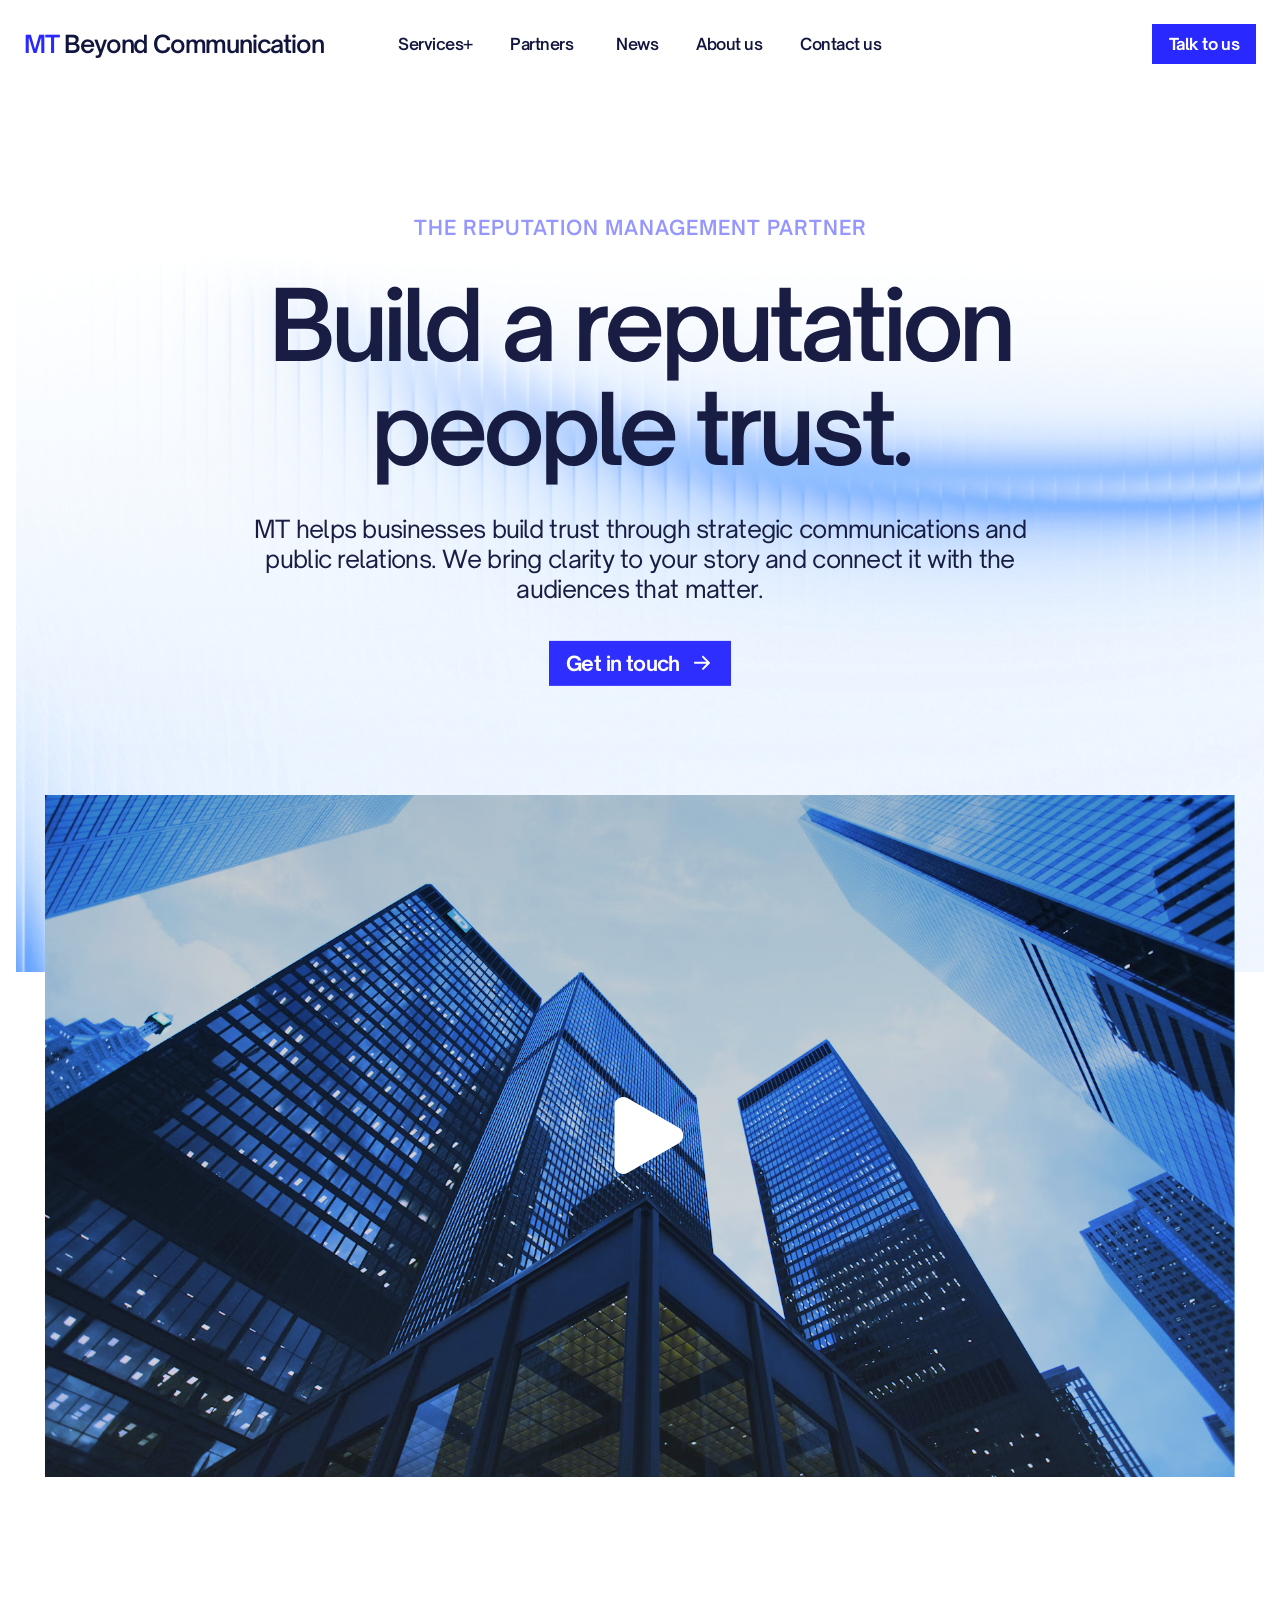
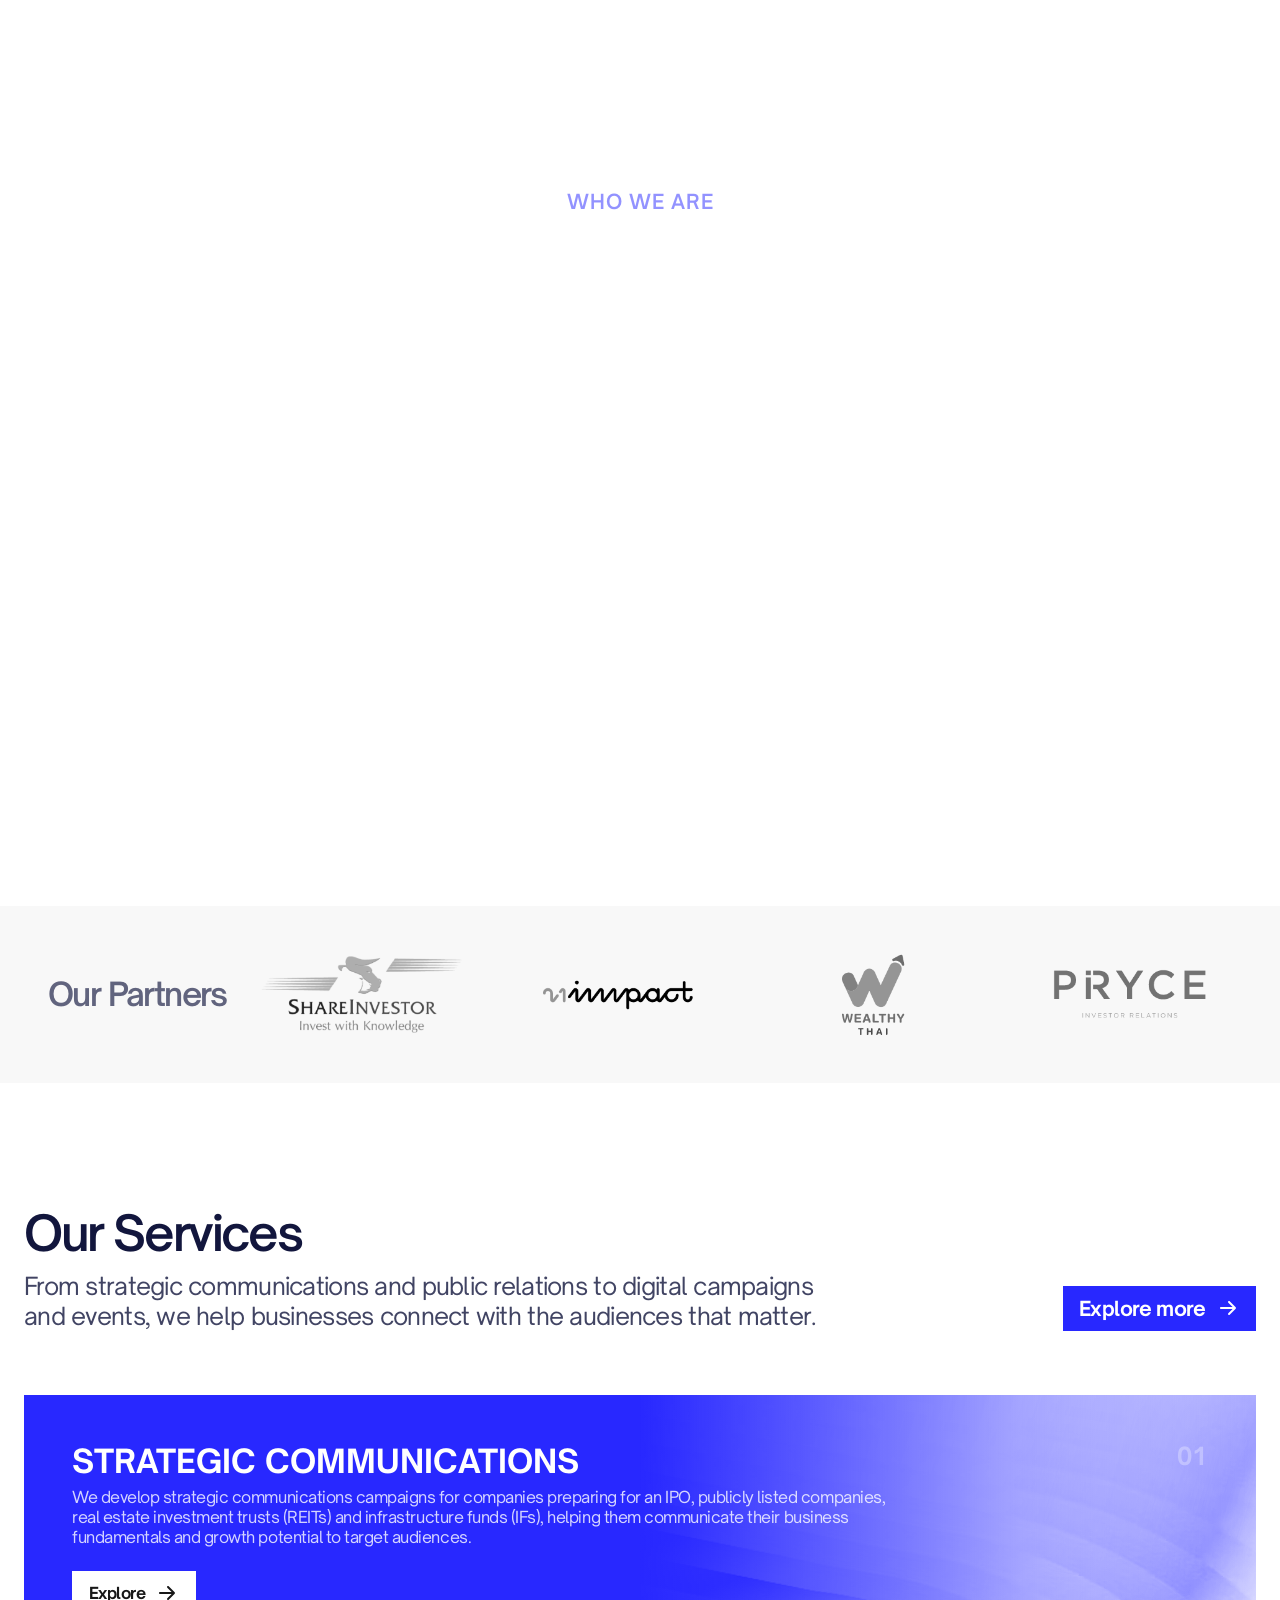
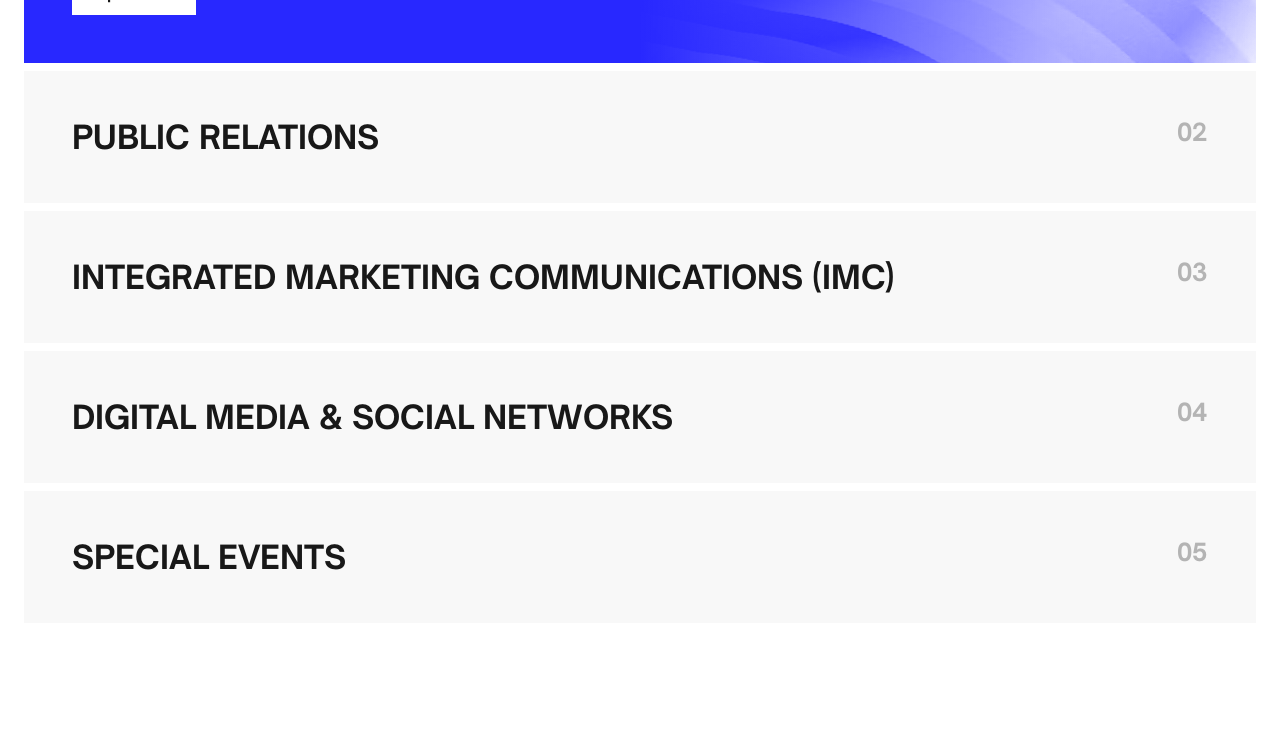
==== web/index.html @ 2d7f9a43 "Give presentation sections a minimum viewport height" ====
<!doctype html>
<html lang="en">
<head>
  <meta charset="utf-8">
  <meta name="viewport" content="width=device-width, initial-scale=1">
  <meta name="description" content="MT helps businesses build trust through strategic communications and public relations. We bring clarity to your story and connect it with the audiences that matter.">
  <title>MT — Beyond Communication</title>
  <link rel="preload" href="assets/fonts/OpenSauceOne-SemiBold.otf" as="font" type="font/otf" crossorigin>
  <link rel="preload" href="assets/fonts/OpenSauceOne-Regular.otf" as="font" type="font/otf" crossorigin>
  <link rel="stylesheet" href="styles.css?v=full-height-1">
  <link rel="stylesheet" href="motion.css">
  <script src="script.js?v=scroll-3" defer></script>
  <script src="motion.js" defer></script>
</head>
<body>
  <a class="skip-link" href="#main">Skip to content</a>
  <div class="site" data-node-id="1:2">
    <header class="header" data-node-id="1:3">
      <a class="brand" href="#" aria-label="MT Beyond Communication — Home" data-node-id="1:4"><span>MT </span>Beyond Communication</a>
      <nav class="navigation" aria-label="Main navigation" data-node-id="1:5">
        <a href="#" data-node-id="1:6">Services+</a>
        <a href="#" data-node-id="1:7">Partners</a>
        <a href="#" data-node-id="1:6">News</a>
        <a href="#" data-node-id="1:6">About us</a>
        <a href="#" data-node-id="1:6">Contact us</a>
      </nav>
      <button class="button button--small" type="button" data-pending="contact" data-node-id="1:11" aria-disabled="true">Talk to us</button>
    </header>
    <main id="main" tabindex="-1">
      <section class="hero" aria-labelledby="hero-title" data-node-id="1:13">
        <div class="hero-background" aria-hidden="true">
          <img src="assets/images/hero-texture.png" alt="" width="3840" height="2160" fetchpriority="high">
          <div class="hero-blue"></div><div class="hero-fade"></div>
        </div>
        <div class="hero-content" data-node-id="1:14">
          <div class="hero-copy" data-node-id="1:15">
            <p class="eyebrow hero-eyebrow" data-node-id="1:16">THE REPUTATION MANAGEMENT PARTNER</p>
            <h1 id="hero-title" data-node-id="1:17">Build a reputation people trust.</h1>
            <p class="hero-description" data-node-id="1:18">MT helps businesses build trust through strategic communications and public relations. We bring clarity to your story and connect it with the audiences that matter.</p>
          </div>
          <button class="button button--large" type="button" data-pending="contact" data-node-id="1:20" aria-disabled="true">Get in touch<img src="assets/images/arrow-white.svg" width="24" height="24" alt=""></button>
        </div>
        <div class="film" data-node-id="1:25">
          <div class="film-art" aria-hidden="true">
            <img class="film-texture" src="assets/images/hero-texture.png" width="3840" height="2160" alt="">
            <img class="film-photo" src="assets/images/architecture.png" width="1740" height="1160" alt="">
            <div class="film-blue"></div><div class="film-shade"></div>
          </div>
          <button class="play" type="button" data-pending="video" aria-disabled="true" aria-label="Play MT introduction" data-node-id="1:26"><span class="play-rotation"><img src="assets/images/play.svg" alt=""></span></button>
        </div>
      </section>
      <section id="about" class="standards" tabindex="-1" aria-labelledby="standards-title" data-node-id="1:27">
        <div class="standards-content" data-node-id="1:28">
          <h2 class="eyebrow" id="standards-title" data-node-id="1:29">WHO WE ARE</h2>
          <p class="statement" data-node-id="1:30"><span class="text-blue">MT Multimedia</span> helps businesses communicate with clarity, drawing on expertise in strategic communications for listed companies, REITs and infrastructure funds.</p>
        </div>
      </section>
      <section id="partners" class="partners" tabindex="-1" aria-labelledby="partners-title" data-node-id="1:31">
        <h2 id="partners-title" data-node-id="1:32">Our Partners</h2>
        <div class="partner-logos" data-node-id="1:33">
          <div class="partner" data-node-id="1:34"><img src="assets/images/partner-shareinvestor.png" width="220" height="100" alt="ShareInvestor — Invest with Knowledge" loading="lazy"><span aria-hidden="true"></span></div>
          <div class="partner" data-node-id="1:35"><img src="assets/images/partner-vimpact.png" width="220" height="100" alt="21 Impact" loading="lazy"><span aria-hidden="true"></span></div>
          <div class="partner" data-node-id="1:36"><img src="assets/images/partner-wealthy-thai.png" width="220" height="100" alt="Wealthy Thai" loading="lazy"><span aria-hidden="true"></span></div>
          <div class="partner" data-node-id="1:37"><img src="assets/images/partner-pryce.png" width="220" height="100" alt="Pryce Investor Relations" loading="lazy"><span aria-hidden="true"></span></div>
        </div>
      </section>
      <section id="services" class="services" tabindex="-1" aria-labelledby="services-title" data-node-id="1:38">
        <div class="services-header" data-node-id="1:39">
          <div class="services-intro" data-node-id="1:40">
            <h2 id="services-title" data-node-id="1:41">Our Services</h2>
            <p data-node-id="1:42">From strategic communications and public relations to digital campaigns and events, we help businesses connect with the audiences that matter.</p>
          </div>
          <a class="button button--large" href="#service-list" data-node-id="1:43">Explore more<img src="assets/images/arrow-white.svg" width="24" height="24" alt=""></a>
        </div>
        <div id="service-list" class="service-list" tabindex="-1" data-node-id="1:47">
          <article id="strategic-communications" class="service-card service-card--strategic" aria-labelledby="strategic-title" data-node-id="1:48">
            <div class="service-art" aria-hidden="true"><div class="service-image"><img src="assets/images/service-texture.png" width="1644" height="2324" alt="" loading="lazy"></div><div class="service-fade"></div></div>
            <div class="service-content" data-node-id="1:49"><div class="service-copy"><h3 id="strategic-title" data-node-id="1:51"><button type="button" class="service-toggle" aria-controls="strategic-title-details">STRATEGIC COMMUNICATIONS</button></h3><div id="strategic-title-details" class="service-details"><div class="service-details-body"><p data-node-id="1:52">We develop strategic communications campaigns for companies preparing for an IPO, publicly listed companies, real estate investment trusts (REITs) and infrastructure funds (IFs), helping them communicate their business fundamentals and growth potential to target audiences.</p><button type="button" class="button button--white" data-pending="strategic" aria-disabled="true" data-node-id="1:53">Explore<img src="assets/images/arrow-dark.svg" width="24" height="24" alt=""></button></div></div></div></div>
            <span class="service-number" data-node-id="1:57">01</span>
          </article>
          <article id="public-relations" class="service-card service-card--pr" aria-labelledby="pr-title" data-node-id="1:58">
            <div class="service-art" aria-hidden="true"><div class="service-image"><img src="assets/images/service-texture.png" width="1644" height="2324" alt="" loading="lazy"></div><div class="service-fade"></div></div>
            <div class="service-content" data-node-id="1:59"><div class="service-copy"><h3 id="pr-title" data-node-id="1:61"><button type="button" class="service-toggle" aria-controls="pr-title-details">PUBLIC RELATIONS</button></h3><div id="pr-title-details" class="service-details"><div class="service-details-body"><p data-node-id="1:62">We plan and manage public relations campaigns for private and public sector organisations, combining media relations, press conferences and interviews with monitoring and evaluation to strengthen corporate reputation.</p><button type="button" class="button button--white" data-pending="pr" aria-disabled="true" data-node-id="1:63">Explore<img src="assets/images/arrow-dark.svg" width="24" height="24" alt=""></button></div></div></div></div>
            <span class="service-number" data-node-id="1:67">02</span>
          </article>
          <article id="integrated-marketing" class="service-card service-card--imc" aria-labelledby="imc-title" data-node-id="1:68">
            <div class="service-art" aria-hidden="true"><div class="service-image"><img src="assets/images/service-texture.png" width="1644" height="2324" alt="" loading="lazy"></div><div class="service-fade"></div></div>
            <div class="service-content" data-node-id="1:69"><div class="service-copy"><h3 id="imc-title" data-node-id="1:71"><button type="button" class="service-toggle" aria-controls="imc-title-details">INTEGRATED MARKETING COMMUNICATIONS (IMC)</button></h3><div id="imc-title-details" class="service-details"><div class="service-details-body"><p data-node-id="1:72">We develop integrated campaigns that strengthen corporate identity and build brands across traditional and digital media, supported by video, advertising and content production.</p><button type="button" class="button button--white" data-pending="imc" aria-disabled="true" data-node-id="1:73">Explore<img src="assets/images/arrow-dark.svg" width="24" height="24" alt=""></button></div></div></div></div>
            <span class="service-number" data-node-id="1:77">03</span>
          </article>
          <article id="digital-media" class="service-card service-card--digital" aria-labelledby="digital-title" data-node-id="1:78">
            <div class="service-art" aria-hidden="true"><div class="service-image"><img src="assets/images/service-texture.png" width="1644" height="2324" alt="" loading="lazy"></div><div class="service-fade"></div></div>
            <div class="service-content" data-node-id="1:79"><div class="service-copy"><h3 id="digital-title" data-node-id="1:81"><button type="button" class="service-toggle" aria-controls="digital-title-details">DIGITAL MEDIA &amp; SOCIAL NETWORKS</button></h3><div id="digital-title-details" class="service-details"><div class="service-details-body"><p data-node-id="1:82">We develop digital marketing plans and online campaigns for business and investment audiences, selecting appropriate platforms and monitoring performance to support each campaign’s objectives.</p><button type="button" class="button button--white" data-pending="digital" aria-disabled="true" data-node-id="1:83">Explore<img src="assets/images/arrow-dark.svg" width="24" height="24" alt=""></button></div></div></div></div>
            <span class="service-number" data-node-id="1:87">04</span>
          </article>
          <article id="special-events" class="service-card service-card--events" aria-labelledby="events-title" data-node-id="1:88">
            <div class="service-art" aria-hidden="true"><div class="service-image"><img src="assets/images/service-texture.png" width="1644" height="2324" alt="" loading="lazy"></div><div class="service-fade"></div></div>
            <div class="service-content"><div class="service-copy"><h3 id="events-title" data-node-id="1:90"><button type="button" class="service-toggle" aria-controls="events-title-details">SPECIAL EVENTS</button></h3><div id="events-title-details" class="service-details"><div class="service-details-body"><p>We plan and manage events for businesses and the investment community, including IPO roadshows, listing-day events and shareholder meetings.</p><button type="button" class="button button--white" data-pending="events" aria-disabled="true">Explore<img src="assets/images/arrow-dark.svg" width="24" height="24" alt=""></button></div></div></div></div>
            <span class="service-number" data-node-id="1:91">05</span>
          </article>
        </div>
      </section>
    </main>
  </div>
</body>
</html>
---- web/styles.css ----
@font-face{font-family:"Open Sauce One";src:url("assets/fonts/OpenSauceOne-Regular.otf") format("opentype");font-style:normal;font-weight:400;font-display:swap}
@font-face{font-family:"Open Sauce One";src:url("assets/fonts/OpenSauceOne-SemiBold.otf") format("opentype");font-style:normal;font-weight:600;font-display:swap}
@font-face{font-family:"Open Sauce One";src:url("assets/fonts/OpenSauceOne-Bold.otf") format("opentype");font-style:normal;font-weight:700;font-display:swap}
@font-face{font-family:"Open Sauce Two";src:url("assets/fonts/OpenSauceTwo-Regular.otf") format("opentype");font-style:normal;font-weight:400;font-display:swap}
@font-face{font-family:"Open Sauce Two";src:url("assets/fonts/OpenSauceTwo-SemiBold.otf") format("opentype");font-style:normal;font-weight:600;font-display:swap}

/* Figma 1:2 — desktop reference: 1920 × 4155. */
:root{
  --blue:#2828ff;
  --ink:#12163d;
  --muted:#a1a2ac;
  --paper:#fff;
  --surface:#f8f8f8;
  --dark:#181818;
  --content:1242px;
  --font-one:"Open Sauce One",sans-serif;
  --font-two:"Open Sauce Two",sans-serif;
  --motion-fast:160ms;
  --motion-ease:cubic-bezier(.2,.7,.2,1);
}
*{box-sizing:border-box}
html{scroll-behavior:smooth;scroll-padding-top:24px}
body{margin:0;background:var(--paper);color:var(--ink);font-family:var(--font-one);font-synthesis:none;-webkit-font-smoothing:antialiased}
h1,h2,h3,p{margin:0;font-size:inherit;font-weight:inherit}
a{color:inherit;text-decoration:none}
button{border:0;border-radius:0;margin:0;padding:0;background:none;color:inherit;font:inherit;letter-spacing:inherit;cursor:pointer}
img{display:block;max-width:none}
button[aria-disabled="true"]{cursor:default}
:focus-visible{outline:2px solid var(--blue);outline-offset:5px}
.button--white:focus-visible,.play:focus-visible{outline-color:white}
/* Destination focus continues the reading order, without outlining a section. */
:where(main,section,.service-list)[tabindex="-1"]:focus,[data-anchor-focus]:focus{outline:none}
.skip-link{position:fixed;left:24px;top:16px;z-index:20;padding:12px 16px;background:var(--ink);color:white;transform:translateY(-180%)}
.skip-link:focus{transform:translateY(0)}
.site{isolation:isolate;width:100%;overflow:clip}
.header{position:relative;z-index:5;display:grid;grid-template-columns:minmax(0,1fr) auto minmax(0,1fr);align-items:center;padding:24px;min-height:88px;gap:32px}
.brand{width:300px;flex-shrink:0;font-family:var(--font-two);font-weight:600;font-size:24px;line-height:26px;letter-spacing:-1.2px;white-space:nowrap}
.brand span{color:var(--blue)}
.navigation{display:flex;align-items:center;gap:36px;font-size:16px;font-weight:600;line-height:20px;letter-spacing:-.48px;white-space:nowrap}
.navigation a,.navigation button{position:relative}
.navigation>:nth-child(1){width:76px}
.navigation>:nth-child(2){width:70px}
.navigation>:nth-child(3){width:44px}
.navigation>:nth-child(4){width:68px}
.navigation>:nth-child(5){width:82px}
.header>.button{width:104px;justify-self:end}
.navigation a::after{position:absolute;content:"";bottom:-5px;left:0;right:0;height:1px;background:currentColor;transform:scaleX(0);transform-origin:left;transition:transform var(--motion-fast) var(--motion-ease)}
.navigation a:focus-visible::after{transform:scaleX(1)}
.button{display:inline-flex;align-items:center;justify-content:center;align-self:flex-start;flex-shrink:0;gap:10px;padding:10px 16px;background:var(--blue);color:white;font-size:16px;line-height:20px;font-weight:700;letter-spacing:-.48px;white-space:nowrap;transition:transform 120ms var(--motion-ease)}
.button--large{font-size:20px;line-height:25px;letter-spacing:-.6px}
.button--white{background:white;color:var(--dark)}
.button img{flex-shrink:0;transition:transform var(--motion-fast) var(--motion-ease)}
.button:not([aria-disabled="true"]):focus-visible img{transform:translateX(3px)}
.button:not([aria-disabled="true"]):active{transform:translateY(1px)}
/* Hover feedback is limited to precise pointers, so touch does not leave it on. */
@media(hover:hover) and (pointer:fine){
  .navigation a:hover::after{transform:scaleX(1)}
  .button:not([aria-disabled="true"]):hover img{transform:translateX(3px)}
}
main{display:block}
.hero{min-height:100svh;height:891px;position:relative;z-index:4;display:flex;align-items:center;padding:16px 96px 188px}
.hero-background{position:absolute;inset:0;overflow:hidden;pointer-events:none;isolation:isolate}
.hero-background::after{content:"";position:absolute;inset:0;border:16px solid white}
.hero-background>img{width:100%;height:100%;object-fit:cover}
.hero-blue,.hero-fade{position:absolute;inset:0}
.hero-blue{background:blue;mix-blend-mode:color-dodge}
.hero-fade{background:linear-gradient(to bottom,white 18.519%,rgba(255,255,255,0) 75.14%)}
.hero-content{position:relative;display:flex;flex:1;min-width:0;flex-direction:column;align-items:center;gap:37px}
.hero-copy{width:100%;display:flex;flex-direction:column;align-items:center;gap:33px;text-align:center}
.eyebrow{font-size:20px;line-height:25px;font-weight:600;letter-spacing:1px;color:var(--blue);opacity:.5}
.hero-eyebrow{width:655px;max-width:100%}
h1{width:1032px;max-width:100%;font-weight:600;font-size:96px;line-height:104px;letter-spacing:-4.8px}
.hero-description{width:796px;max-width:100%;font-size:24px;line-height:30px;letter-spacing:-.72px}
.hero-content>.button{align-self:center;width:182px}
.film,.film-origin{position:absolute;left:calc(50% - 620px);top:714.5px;width:1242px;height:699px}
.film-art{position:absolute;inset:0;overflow:hidden;isolation:isolate}
.film-texture{position:absolute;height:100%;width:100.05%;left:-.03%;top:0}
.film-photo{position:absolute;height:100%;width:103.03%;left:-.08%;top:0}
.film-blue,.film-shade{position:absolute;inset:0}
.film-blue{background:#4797ff;mix-blend-mode:overlay}
.film-shade{background:linear-gradient(to bottom,rgba(0,0,0,.2),rgba(102,102,102,.2))}
.play{position:absolute;left:50%;top:50%;transform:translate(-50%,-50%);width:104px;height:105px;display:flex;align-items:center;justify-content:center}
.play-rotation{position:relative;width:105px;height:104px;flex-shrink:0;transform:rotate(90deg)}
.play img{position:absolute;left:13.03%;top:8.53%}
.standards{min-height:100svh;position:relative;z-index:3;display:flex;align-items:center;justify-content:center;border:11px solid white;padding:629px 80px 186px}
.standards-content{width:1740px;max-width:100%;display:flex;flex-direction:column;align-items:center;justify-content:center;gap:37px;text-align:center}
.statement{width:1116px;max-width:100%;font-size:64px;font-weight:600;line-height:81px;letter-spacing:-3.2px}
.text-blue{color:var(--blue)}
.text-muted{color:var(--muted)}
.partners{position:relative;z-index:2;display:flex;align-items:center;justify-content:center;gap:64px;padding:42px 164px;background:var(--surface)}
.partners h2{width:254px;flex-shrink:0;font-weight:600;font-size:32px;line-height:40px;letter-spacing:-1.6px;opacity:.65}
.partner-logos{display:flex;align-items:center;gap:2px}
.partner{position:relative;isolation:isolate;width:220px;height:100px;flex-shrink:0}
.partner img{width:220px;height:100px;object-fit:cover;filter:grayscale(1)}
.partner span{display:none}
.services{min-height:100svh;position:relative;z-index:1;display:flex;flex-direction:column;align-items:center;justify-content:center;gap:64px;padding:120px 24px}
.services-header{display:flex;align-items:flex-end;gap:24px;width:var(--content);max-width:100%}
.services-intro{flex:1;min-width:0;display:flex;flex-direction:column;gap:8px}
.services-intro h2{font-size:48px;font-weight:600;line-height:60px;letter-spacing:-2.4px}
.services-intro p{font-family:var(--font-two);width:796px;max-width:100%;font-size:24px;line-height:30px;letter-spacing:-.72px;opacity:.8}
.services-header>.button{align-self:flex-end;width:193px}
.service-list{display:flex;flex-direction:column;align-items:stretch;gap:8px;width:var(--content);max-width:100%;scroll-margin-top:24px}
.service-card{display:flex;align-items:flex-start;gap:24px;position:relative;isolation:isolate;padding:48px;color:white;scroll-margin-top:24px}
.service-art{position:absolute;inset:0;z-index:-1;overflow:hidden;background:var(--blue);isolation:isolate}
.service-image{position:absolute;inset:0;mix-blend-mode:luminosity;overflow:hidden}
.service-image img{position:absolute;width:100%;height:100%;transform-origin:0 0}
.service-fade{position:absolute;inset:0;background:linear-gradient(to right,var(--blue) 50%,rgba(40,40,255,0))}
.service-content{flex:1;min-width:0;display:flex;flex-direction:column;align-items:flex-start}
.service-copy{display:flex;flex-direction:column;width:100%}
.service-copy h3{font-size:32px;font-weight:700;line-height:36px}
.service-copy p{width:838px;max-width:100%;font-size:16px;line-height:20px;letter-spacing:-.48px;opacity:.8}
.service-card--imc .service-copy p{width:857px}
.service-card--digital .service-copy p{width:814px}
.service-number{flex-shrink:0;font-size:24px;font-weight:700;line-height:27px;opacity:.3}
.service-number{width:31px}
.service-details-body>.button{width:124px;margin-top:24px}
/* All services use the same collapsed row and expandable detail panel.
   Without JavaScript, descriptions remain visible. */
.service-toggle{display:block;width:100%;text-align:left;cursor:default}
.service-details{display:grid;grid-template-rows:1fr;opacity:1}
.service-details-body{min-height:0;overflow:hidden}
.service-details-body>p{padding-top:8px}
.service-card--events .service-details-body>.button{margin-top:32px;margin-bottom:40px}
.services-interactive .service-card{background:var(--surface);color:var(--dark);transition:color 240ms ease}
.services-interactive .service-toggle{cursor:pointer}
.services-interactive .service-art{opacity:0;transition:opacity 320ms var(--motion-ease)}
.services-interactive .service-details{grid-template-rows:0fr;opacity:0;visibility:hidden;transition:grid-template-rows 420ms var(--motion-ease),opacity 240ms ease,visibility 420ms}
.services-interactive .service-card.is-expanded{color:white}
.services-interactive .service-card.is-expanded .service-art{opacity:1}
.services-interactive .service-card.is-expanded .service-details{grid-template-rows:1fr;opacity:1;visibility:visible}
.service-card.is-expanded .service-toggle:focus-visible{outline-color:white}

/* Only a desktop frame was supplied. These adaptations preserve its assets,
   fonts, palette and content order while allowing smaller screens to reflow. */
@media(max-width:1390px){
  .hero{padding-inline:48px}
  .film,.film-origin{width:min(1242px,calc(100% - 96px));height:auto;aspect-ratio:1242/699;left:50%;transform:translateX(-50%)}
  .partners{padding-inline:48px;gap:32px}
  .partners h2{width:auto}
  .partner-logos{flex:1;justify-content:space-between}
  .partner{width:min(16vw,220px);height:auto;aspect-ratio:2.2}
  .partner img{width:100%;height:100%}
}
@media(max-width:1200px){
  .header{display:flex;flex-wrap:wrap;justify-content:space-between;gap:24px}
  .navigation{order:3;justify-content:center;width:100%}
}
@media(max-width:1100px){
  h1{font-size:80px;line-height:1.083333;letter-spacing:-4px}
  .hero{height:820px;padding-bottom:188px}
  .film,.film-origin{top:650px}
  .standards{padding-top:470px;padding-bottom:120px;padding-inline:48px}
  .statement{font-size:52px;line-height:1.26;letter-spacing:-2.6px}
  .services-intro p{font-size:21px;line-height:1.25}
  .service-copy h3{font-size:28px;line-height:1.136}
  .service-card{padding:36px}
}
@media(max-width:700px){
  .header{padding:20px 16px;gap:20px 8px}
  .brand{width:auto;font-size:18px;line-height:24px;letter-spacing:-.9px}
  .header>.button{width:auto;padding:8px 12px;font-size:13px;line-height:20px}
  .navigation{justify-content:space-between;gap:10px;font-size:12px;line-height:18px;letter-spacing:-.36px}
  .navigation>:nth-child(n){width:auto}
  .hero{height:auto;min-height:max(660px,100svh);padding:70px 24px 190px;align-items:flex-start}
  .hero-background::after{border-width:8px}
  .hero-copy{gap:24px}
  .hero-content{gap:28px}
  .eyebrow{font-size:12px;line-height:18px;letter-spacing:.6px}
  h1{width:100%;max-width:520px;font-size:clamp(40px,9vw,64px);line-height:1.083333;letter-spacing:-.05em}
  .hero-description{font-size:18px;line-height:24px;letter-spacing:-.54px}
  .button--large{font-size:18px;line-height:24px;letter-spacing:-.54px}
  .film,.film-origin{top:auto;bottom:0;width:calc(100% - 48px);transform:translate(-50%,50%)}
  .play{transform:translate(-50%,-50%) scale(.65)}
  .standards{border-width:8px;padding:calc((100vw - 48px)*.2814 + 64px) 16px 72px}
  .standards-content{gap:24px}
  .statement{font-size:clamp(28px,6vw,40px);line-height:1.26;letter-spacing:-.05em}
  .partners{padding:28px 24px;gap:16px;flex-direction:column;align-items:flex-start}
  .partners h2{font-size:24px;line-height:1.26;letter-spacing:-1.2px}
  .partner-logos{width:100%;display:grid;grid-template-columns:repeat(2,minmax(0,1fr));gap:8px}
  .partner{width:100%;max-width:220px;justify-self:center}
  .services{padding:64px 24px;gap:32px}
  .services-header{flex-direction:column;align-items:flex-start;gap:24px}
  .services-intro{width:100%}
  .services-header>.button{align-self:flex-start}
  .services-intro h2{font-size:36px;line-height:45px;letter-spacing:-1.8px}
  .services-intro p{font-size:18px;line-height:24px;letter-spacing:-.54px}
  .service-card{padding:28px 24px;gap:12px}
  .service-copy h3{font-size:22px;line-height:1.136}
  .service-copy p{font-size:14px;line-height:20px;letter-spacing:-.42px}
  .service-number{font-size:18px;line-height:24px}
  .service-fade{background:linear-gradient(to right,var(--blue) 35%,rgba(40,40,255,.35))}
}
@media(prefers-reduced-motion:reduce){
  html{scroll-behavior:auto}
  *,*::before,*::after{transition:none!important;animation:none!important}
}
---- web/motion.css ----
/* Presentation motion. Original typography, layout and image paints stay in
   styles.css. Decorative layers remain invisible without motion.js. */
.motion-enabled [data-motion-pending]{opacity:0}

.motion-enabled .hero-background>img{
  transform:translate3d(var(--hero-pan-x,0px),var(--hero-pan-y,0px),0) scale(var(--hero-zoom,1));
  will-change:transform;
}
.motion-enabled .hero-content{
  translate:0 var(--copy-y,0px);
  opacity:var(--copy-opacity,1);
}
/* The sticky stage follows native scrolling: grow, hold, shrink, release. */
.film-origin{visibility:hidden;pointer-events:none}
.film-scroll{position:relative;z-index:4;height:280svh;margin-top:var(--film-overlap,0px);pointer-events:none}
.film-stage{position:sticky;top:0;width:100%;height:100svh;overflow:clip}
.motion-enabled .film-stage .film{
  left:50%;top:50%;bottom:auto;
  width:var(--film-width);height:var(--film-height);aspect-ratio:auto;
  transform:translate(-50%,-50%);translate:none;overflow:hidden;pointer-events:auto;
  will-change:width,height;
}
.motion-enabled .film-stage .film-art{transform:none}
.film-stage .film-photo{left:0;width:100%;height:100%;object-fit:cover}
.film-scroll + .standards{padding-top:120px}
@media(max-width:700px){.film-scroll + .standards{padding-top:64px}}

.motion-enabled .film-art{
  transform:perspective(1500px) rotateX(var(--film-rx,0deg)) rotateY(var(--film-ry,0deg)) scale(var(--film-scale,1));
  box-shadow:0 28px 60px -32px rgba(18,22,61,var(--film-shadow,0));
}
.film-art::after{
  content:"";position:absolute;inset:0;pointer-events:none;opacity:var(--film-active,0);
  background:radial-gradient(ellipse 55% 65% at var(--film-light-x,50%) var(--film-light-y,50%),rgba(255,255,255,.26),transparent 70%);
  mix-blend-mode:screen;
}
.motion-enabled .play{translate:var(--play-x,0px) var(--play-y,0px)}
.play::before{
  content:"";position:absolute;inset:-20px;border:1px solid rgba(255,255,255,.65);border-radius:50%;
  opacity:var(--film-active,0);scale:calc(.88 + var(--film-active,0)*.12);pointer-events:none;
}
/* Each measured text line rises within its own mask as it crosses the reading
   position. No timer or whole-paragraph fade competes with the scroll. */
.statement-line{display:block;overflow:clip}
.statement-line-content{display:block}
.motion-enabled .statement-line-content{
  opacity:var(--line-reveal,0);
  translate:0 calc((1 - var(--line-reveal,0))*105%);
}
.motion-enabled .service-card{
  transform:perspective(1600px) rotateX(var(--card-rx,0deg)) rotateY(var(--card-ry,0deg));
  box-shadow:0 22px 48px -28px rgba(18,22,61,var(--card-shadow,0));
}
.motion-enabled .service-image{
  transform:translate3d(var(--card-pan-x,0px),var(--card-pan-y,0px),0) scale(var(--card-zoom,1));
}
.service-art::after{
  content:"";position:absolute;inset:0;pointer-events:none;
  opacity:var(--card-active,0);
  background:radial-gradient(ellipse 520px 320px at var(--card-light-x,50%) var(--card-light-y,50%),rgba(255,255,255,.26),transparent 70%);
  mix-blend-mode:screen;
}
.motion-enabled .service-number{translate:calc(var(--card-active,0)*-6px) 0;opacity:calc(.3 + var(--card-active,0)*.7)}
.motion-enabled .service-copy h3{translate:calc(var(--card-active,0)*5px) 0}

@media(hover:hover) and (pointer:fine){
  /* In a client prototype, all existing CTAs can demonstrate tactile feedback,
     including actions whose destinations are intentionally not connected. */
  .motion-enabled .button{position:relative;isolation:isolate;overflow:hidden}
  .motion-enabled .button::before{
    content:"";position:absolute;z-index:-1;inset:0;background:rgba(255,255,255,.16);
    transform:translateX(-102%);transition:transform 450ms var(--motion-ease);pointer-events:none;
  }
  .motion-enabled .button:hover::before{transform:translateX(0)}
  .motion-enabled .button:hover img,.motion-enabled .service-card.is-hovered .button img{transform:translateX(5px)}
  .motion-enabled .button--white::before{background:rgba(40,40,255,.08)}
  .motion-enabled .partner img{transition:translate 500ms var(--motion-ease),filter 500ms var(--motion-ease)}
  .motion-enabled .partner:hover img{translate:0 -7px;filter:grayscale(0)}
}
@media(max-width:700px){
  .play::before{inset:-12px}
}
@media(prefers-reduced-motion:reduce){
  .motion-enabled [data-motion-pending]{opacity:revert}
  .motion-enabled .hero-background>img,.motion-enabled .film-art,.motion-enabled .service-card,.motion-enabled .service-image{transform:none;will-change:auto}
  .motion-enabled .hero-content,.motion-enabled .film,.motion-enabled .play{translate:none;opacity:1}
  .motion-enabled .statement-line-content{opacity:1;translate:none}
}
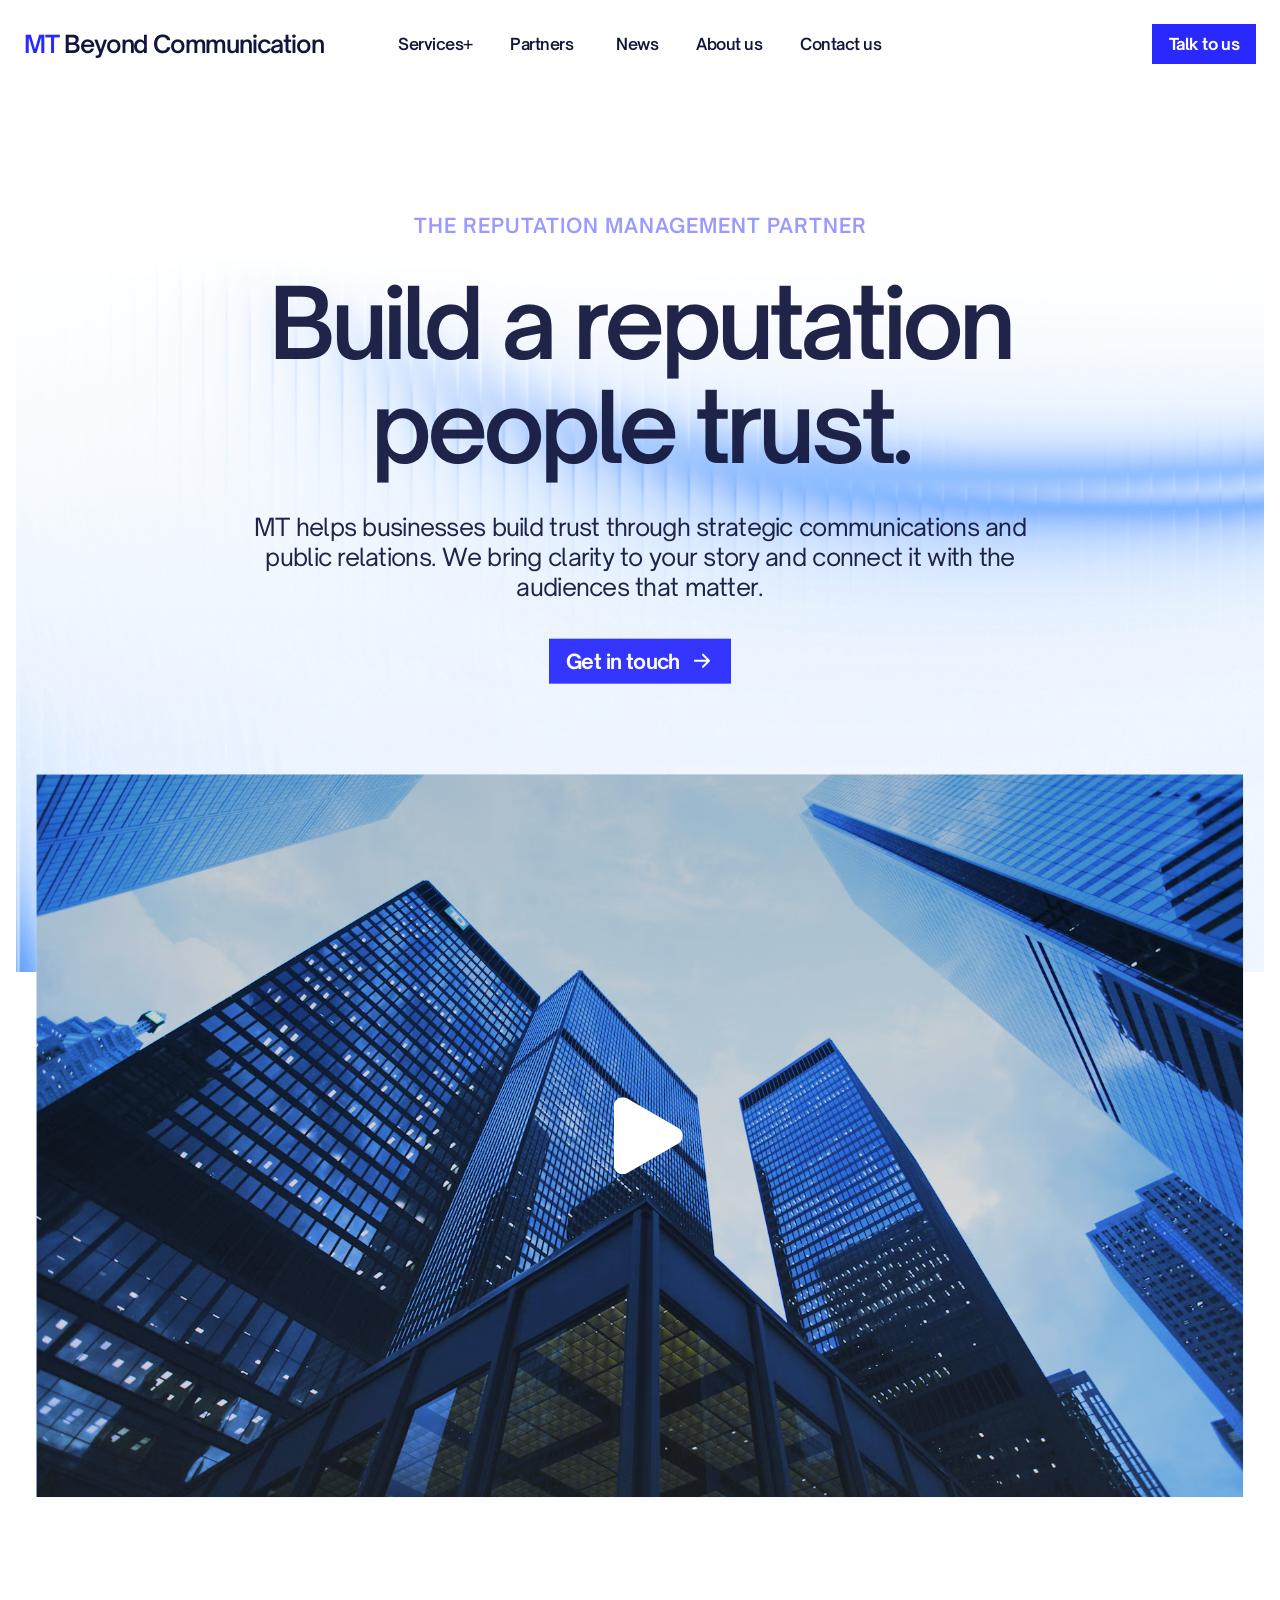
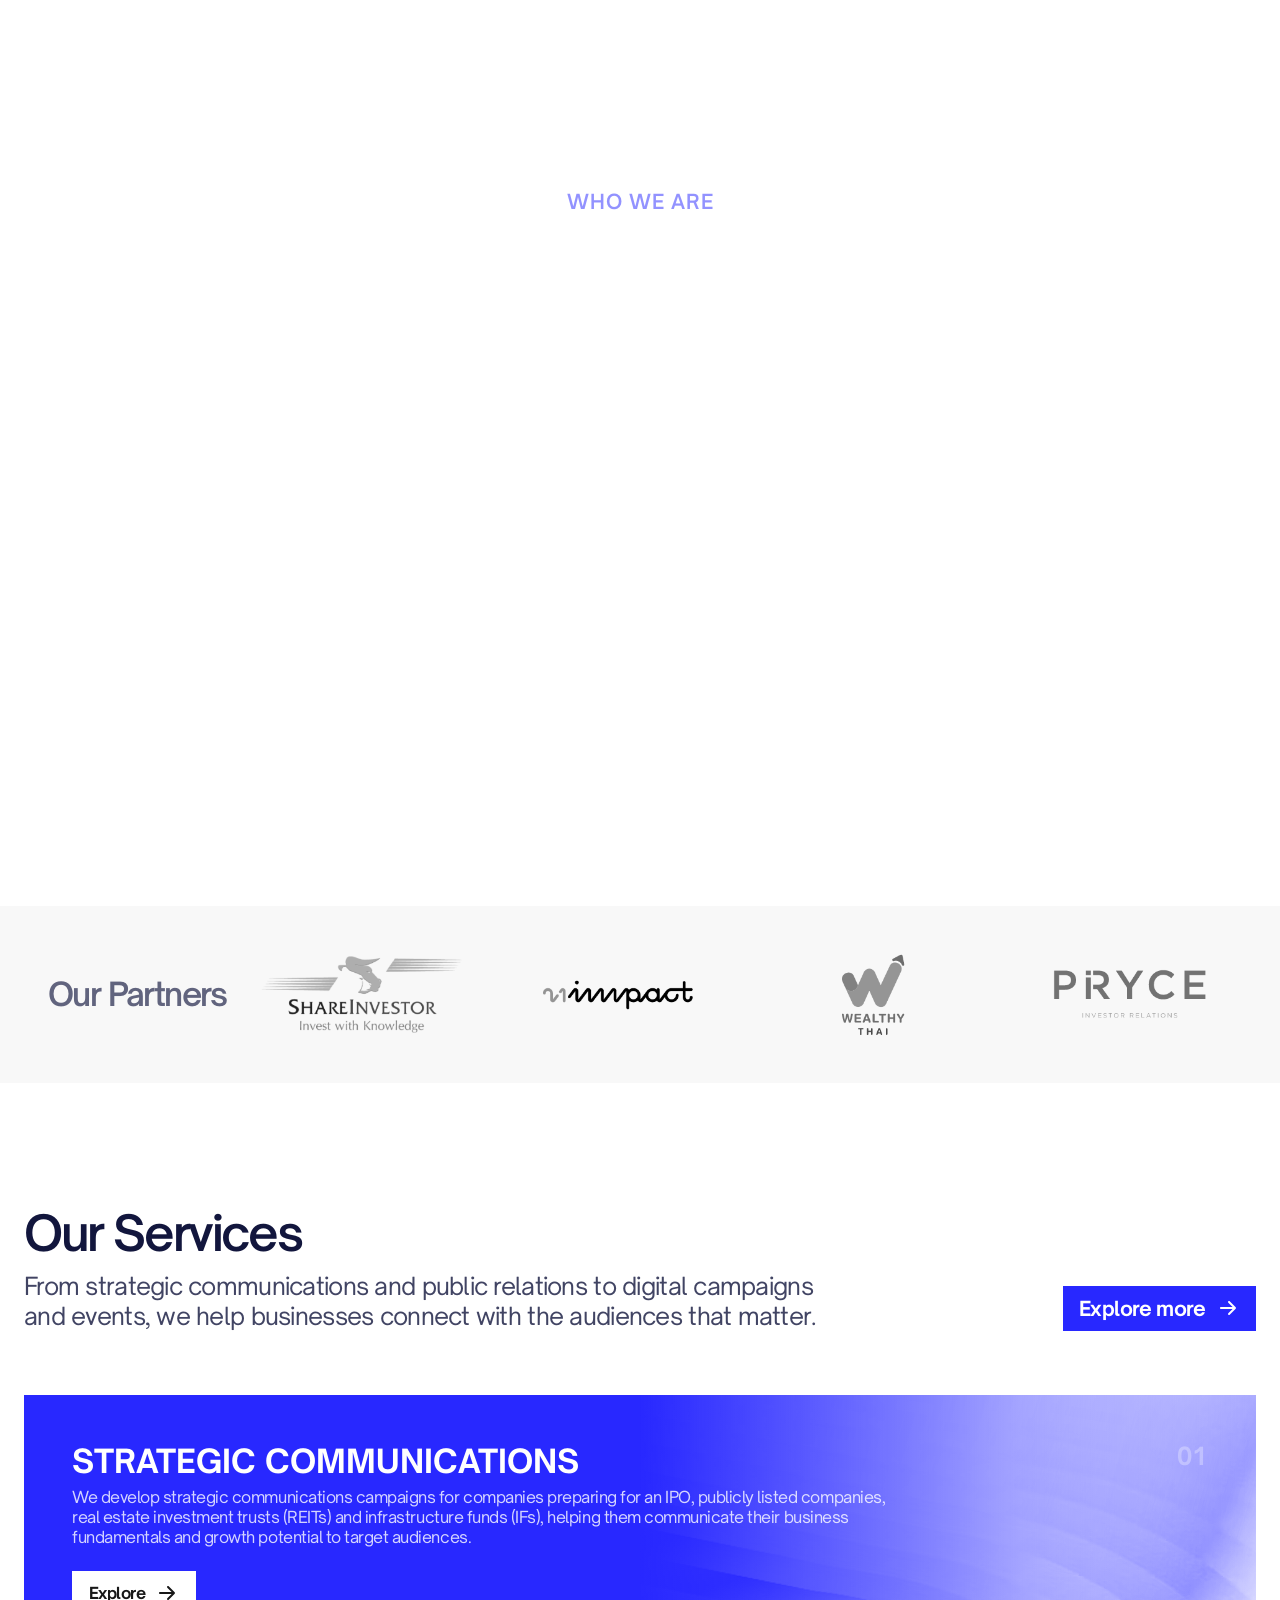
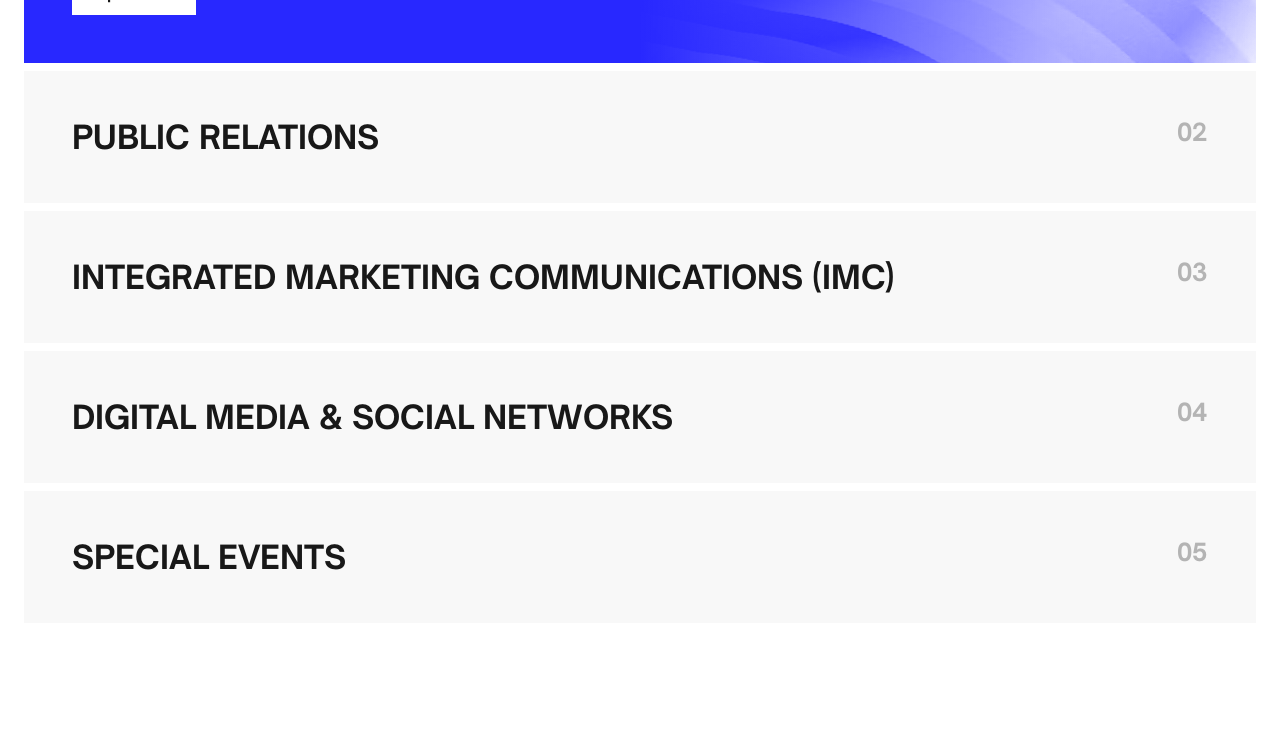
==== commit bf18afa6: "Slow visual section travel while preserving responsive input cadence" ====
--- a/web/index.html
+++ b/web/index.html
@@ -9,7 +9,7 @@
   <link rel="preload" href="assets/fonts/OpenSauceOne-Regular.otf" as="font" type="font/otf" crossorigin>
   <link rel="stylesheet" href="styles.css?v=full-height-1">
   <link rel="stylesheet" href="motion.css">
-  <script src="script.js?v=scroll-3" defer></script>
+  <script src="script.js?v=scroll-4" defer></script>
   <script src="motion.js" defer></script>
 </head>
 <body>
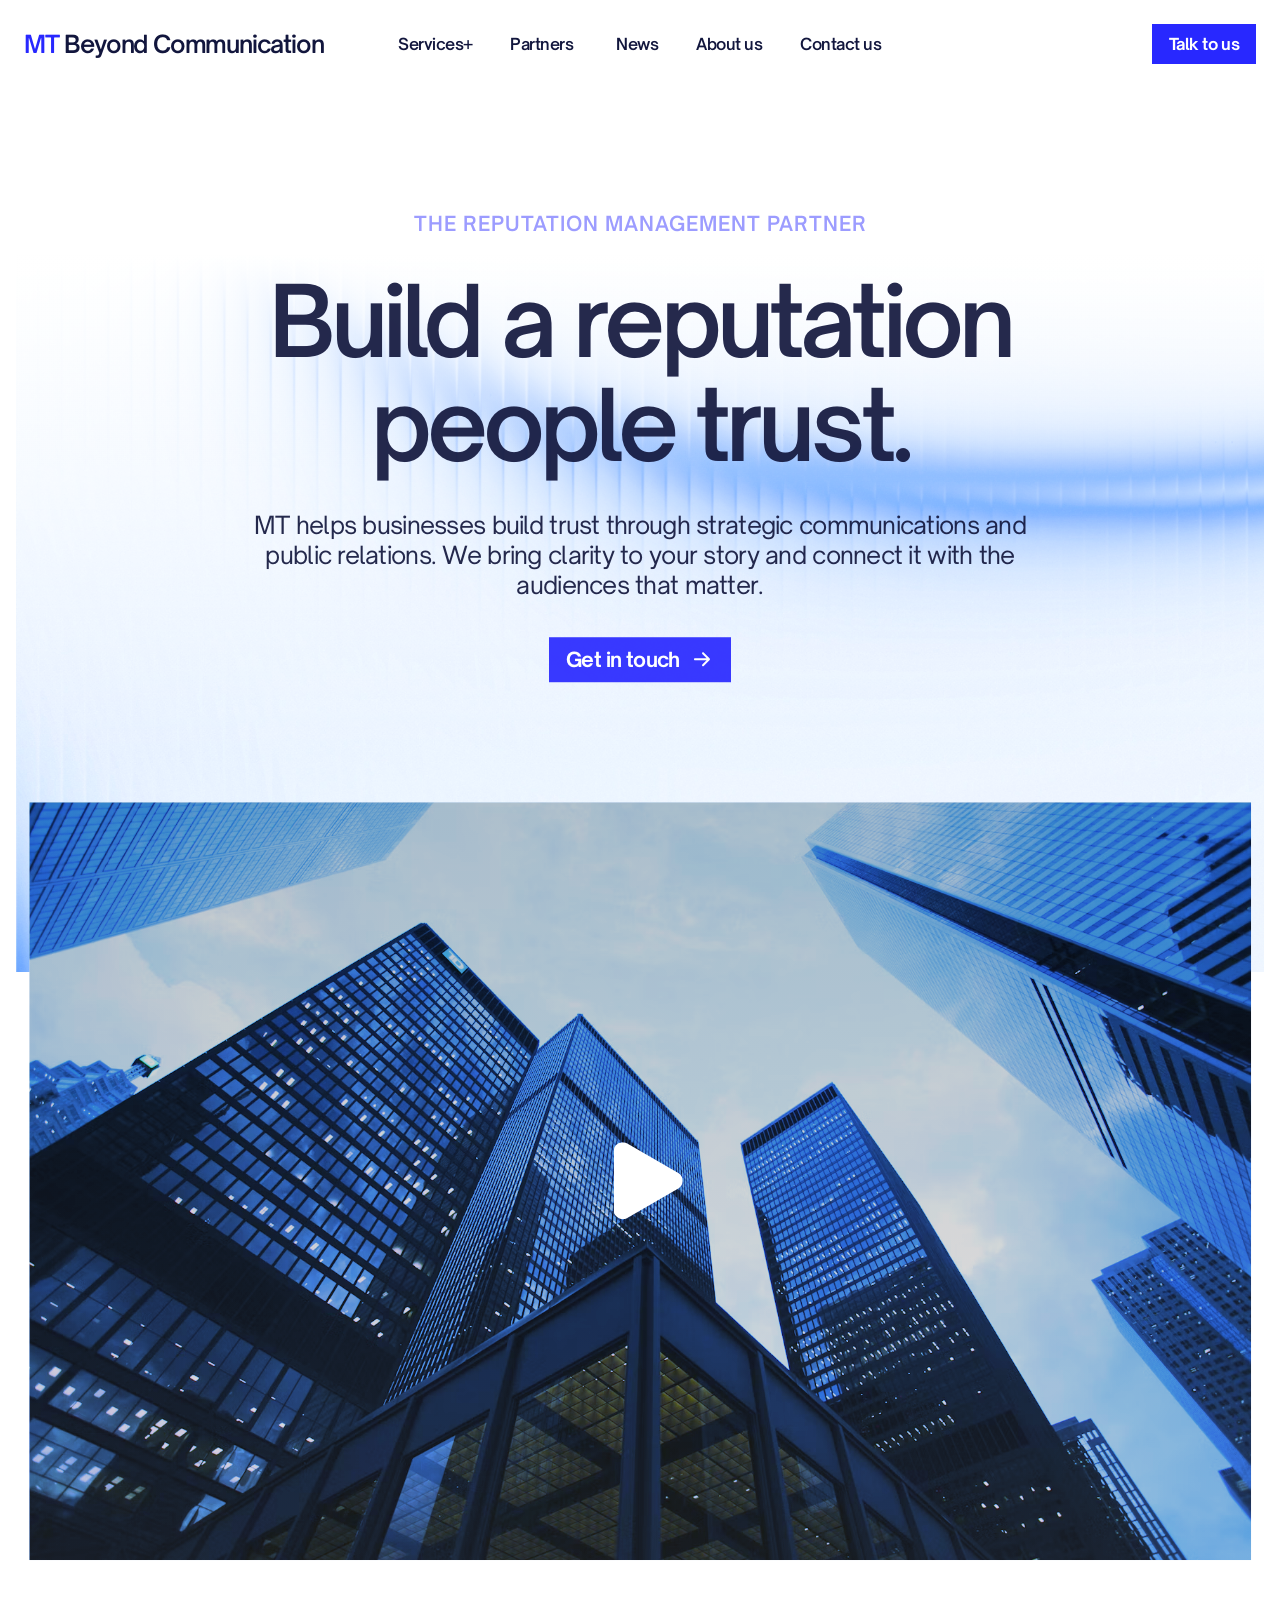
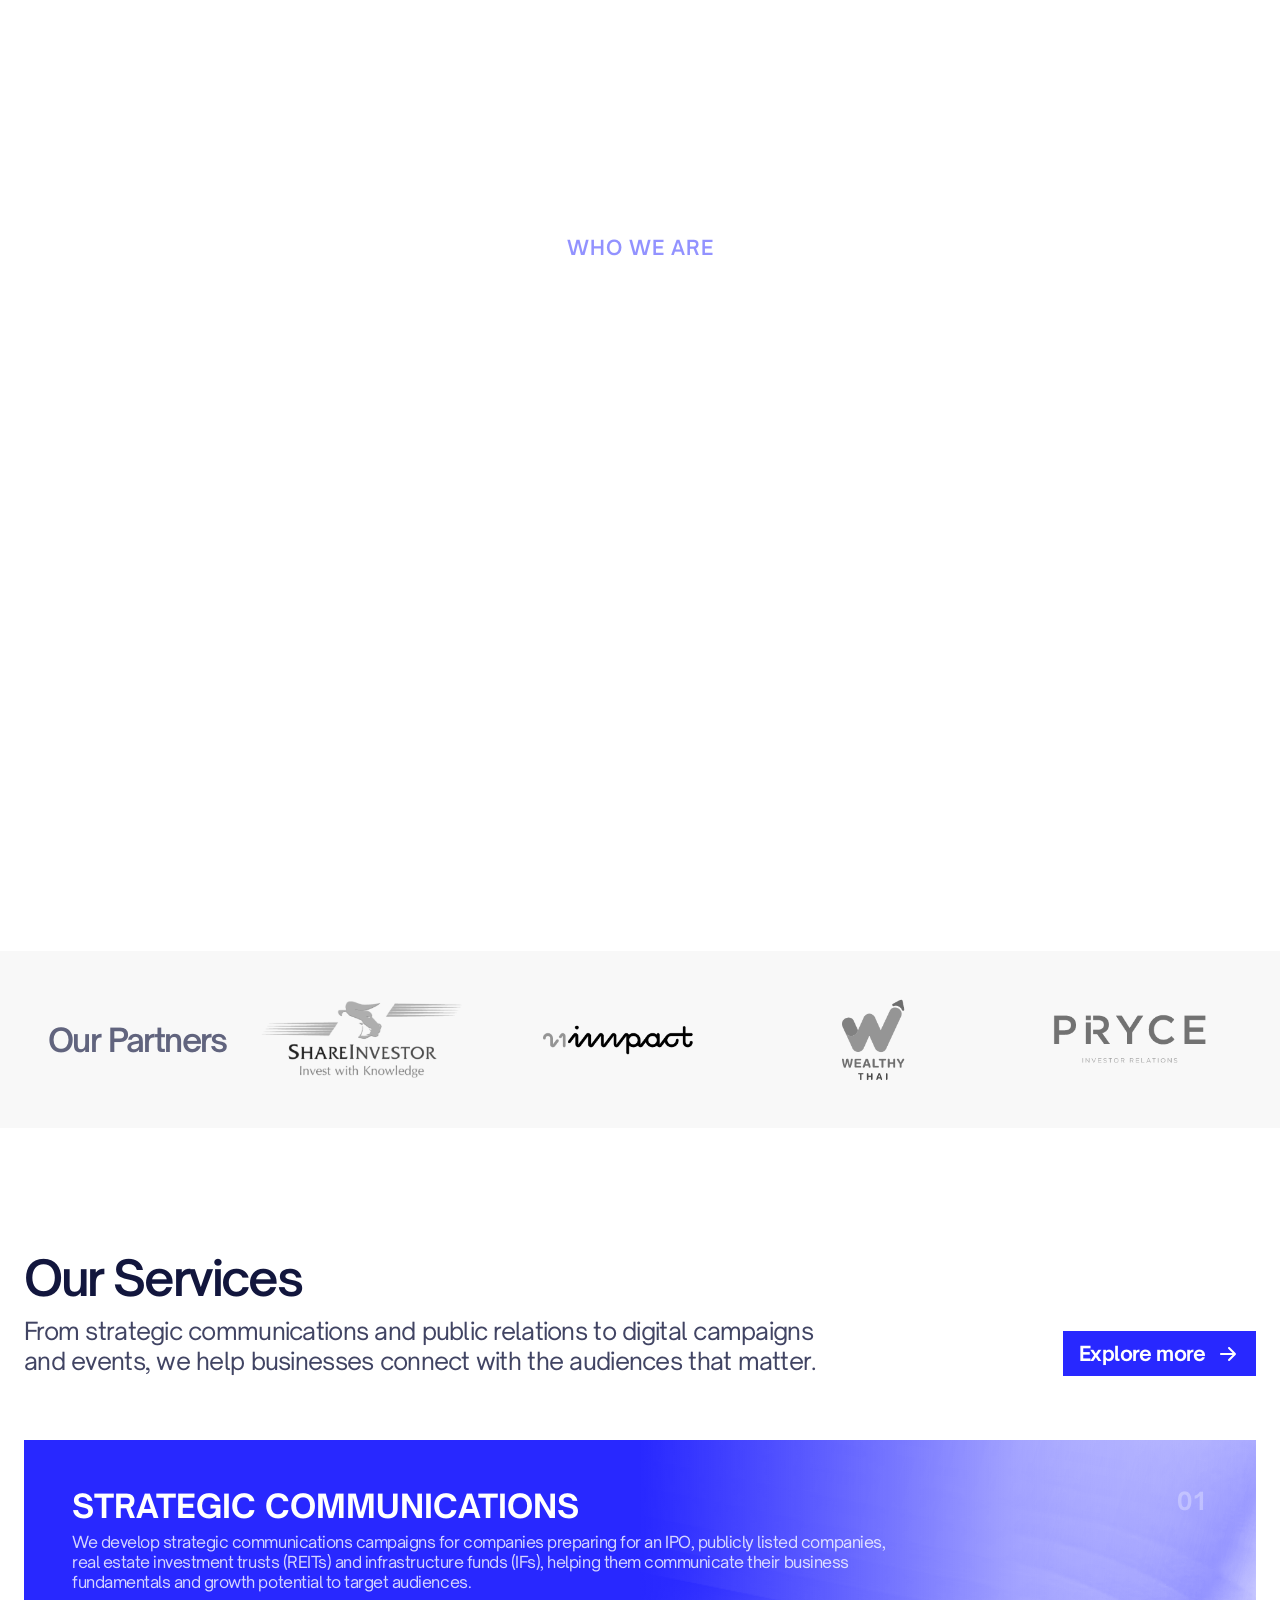
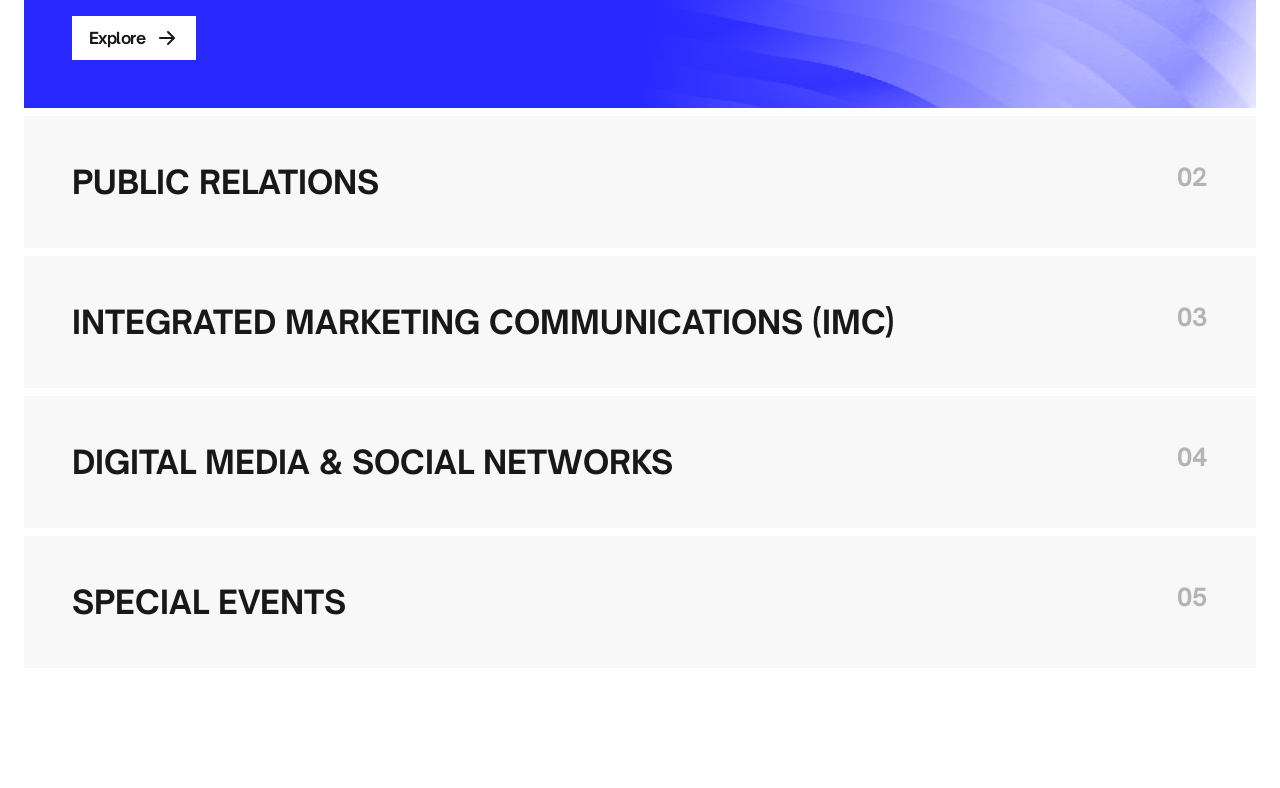
==== commit 231b349b: "Keep the video cover below the hero call to action" ====
--- a/web/index.html
+++ b/web/index.html
@@ -7,7 +7,7 @@
   <title>MT — Beyond Communication</title>
   <link rel="preload" href="assets/fonts/OpenSauceOne-SemiBold.otf" as="font" type="font/otf" crossorigin>
   <link rel="preload" href="assets/fonts/OpenSauceOne-Regular.otf" as="font" type="font/otf" crossorigin>
-  <link rel="stylesheet" href="styles.css?v=full-height-1">
+  <link rel="stylesheet" href="styles.css?v=full-height-2">
   <link rel="stylesheet" href="motion.css">
   <script src="script.js?v=scroll-4" defer></script>
   <script src="motion.js" defer></script>
--- a/web/styles.css
+++ b/web/styles.css
@@ -58,7 +58,7 @@
   .button:not([aria-disabled="true"]):hover img{transform:translateX(3px)}
 }
 main{display:block}
-.hero{min-height:100svh;height:891px;position:relative;z-index:4;display:flex;align-items:center;padding:16px 96px 188px}
+.hero{min-height:max(891px,100svh);height:auto;position:relative;z-index:4;display:flex;align-items:center;padding:16px 96px 188px}
 .hero-background{position:absolute;inset:0;overflow:hidden;pointer-events:none;isolation:isolate}
 .hero-background::after{content:"";position:absolute;inset:0;border:16px solid white}
 .hero-background>img{width:100%;height:100%;object-fit:cover}
@@ -72,7 +72,7 @@
 h1{width:1032px;max-width:100%;font-weight:600;font-size:96px;line-height:104px;letter-spacing:-4.8px}
 .hero-description{width:796px;max-width:100%;font-size:24px;line-height:30px;letter-spacing:-.72px}
 .hero-content>.button{align-self:center;width:182px}
-.film,.film-origin{position:absolute;left:calc(50% - 620px);top:714.5px;width:1242px;height:699px}
+.film,.film-origin{position:absolute;left:calc(50% - 620px);top:calc(100% - 140px);width:1242px;height:699px}
 .film-art{position:absolute;inset:0;overflow:hidden;isolation:isolate}
 .film-texture{position:absolute;height:100%;width:100.05%;left:-.03%;top:0}
 .film-photo{position:absolute;height:100%;width:103.03%;left:-.08%;top:0}
@@ -147,8 +147,7 @@
 }
 @media(max-width:1100px){
   h1{font-size:80px;line-height:1.083333;letter-spacing:-4px}
-  .hero{height:820px;padding-bottom:188px}
-  .film,.film-origin{top:650px}
+  .hero{min-height:max(820px,100svh);padding-bottom:188px}
   .standards{padding-top:470px;padding-bottom:120px;padding-inline:48px}
   .statement{font-size:52px;line-height:1.26;letter-spacing:-2.6px}
   .services-intro p{font-size:21px;line-height:1.25}
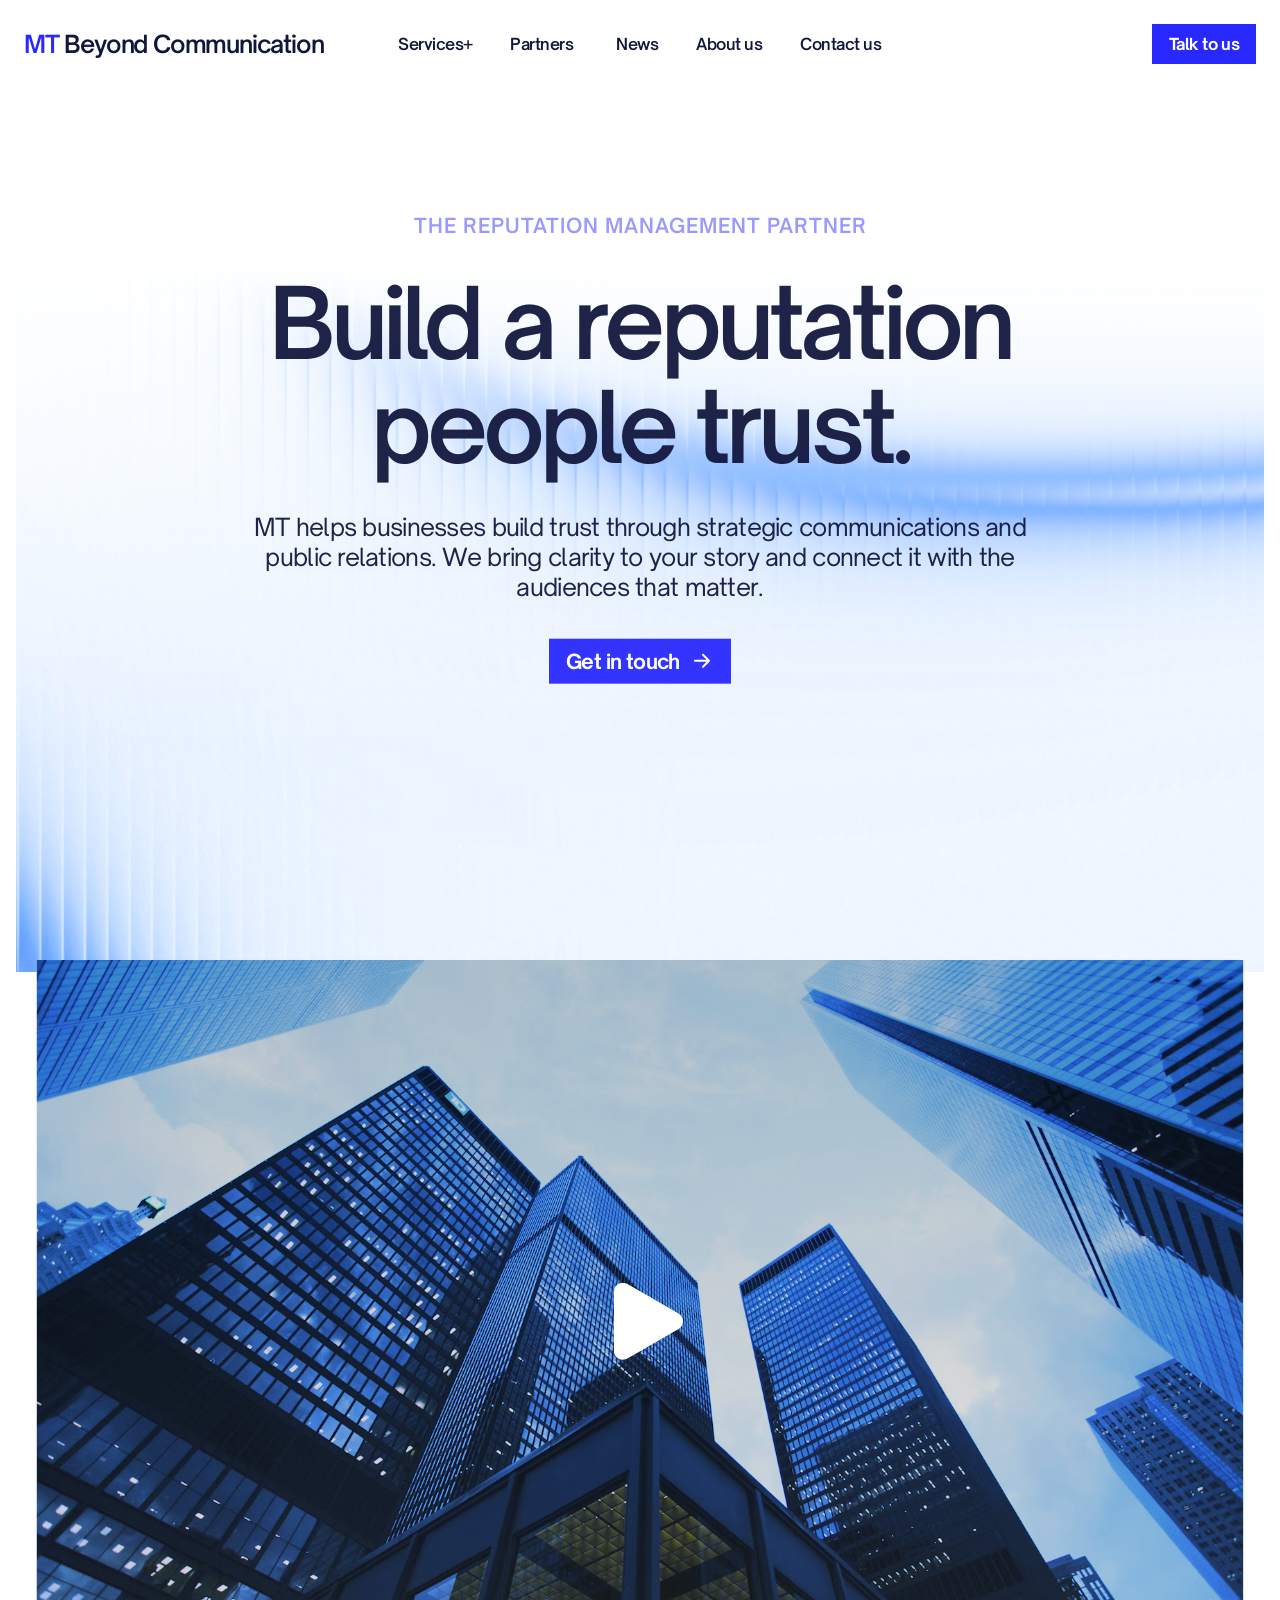
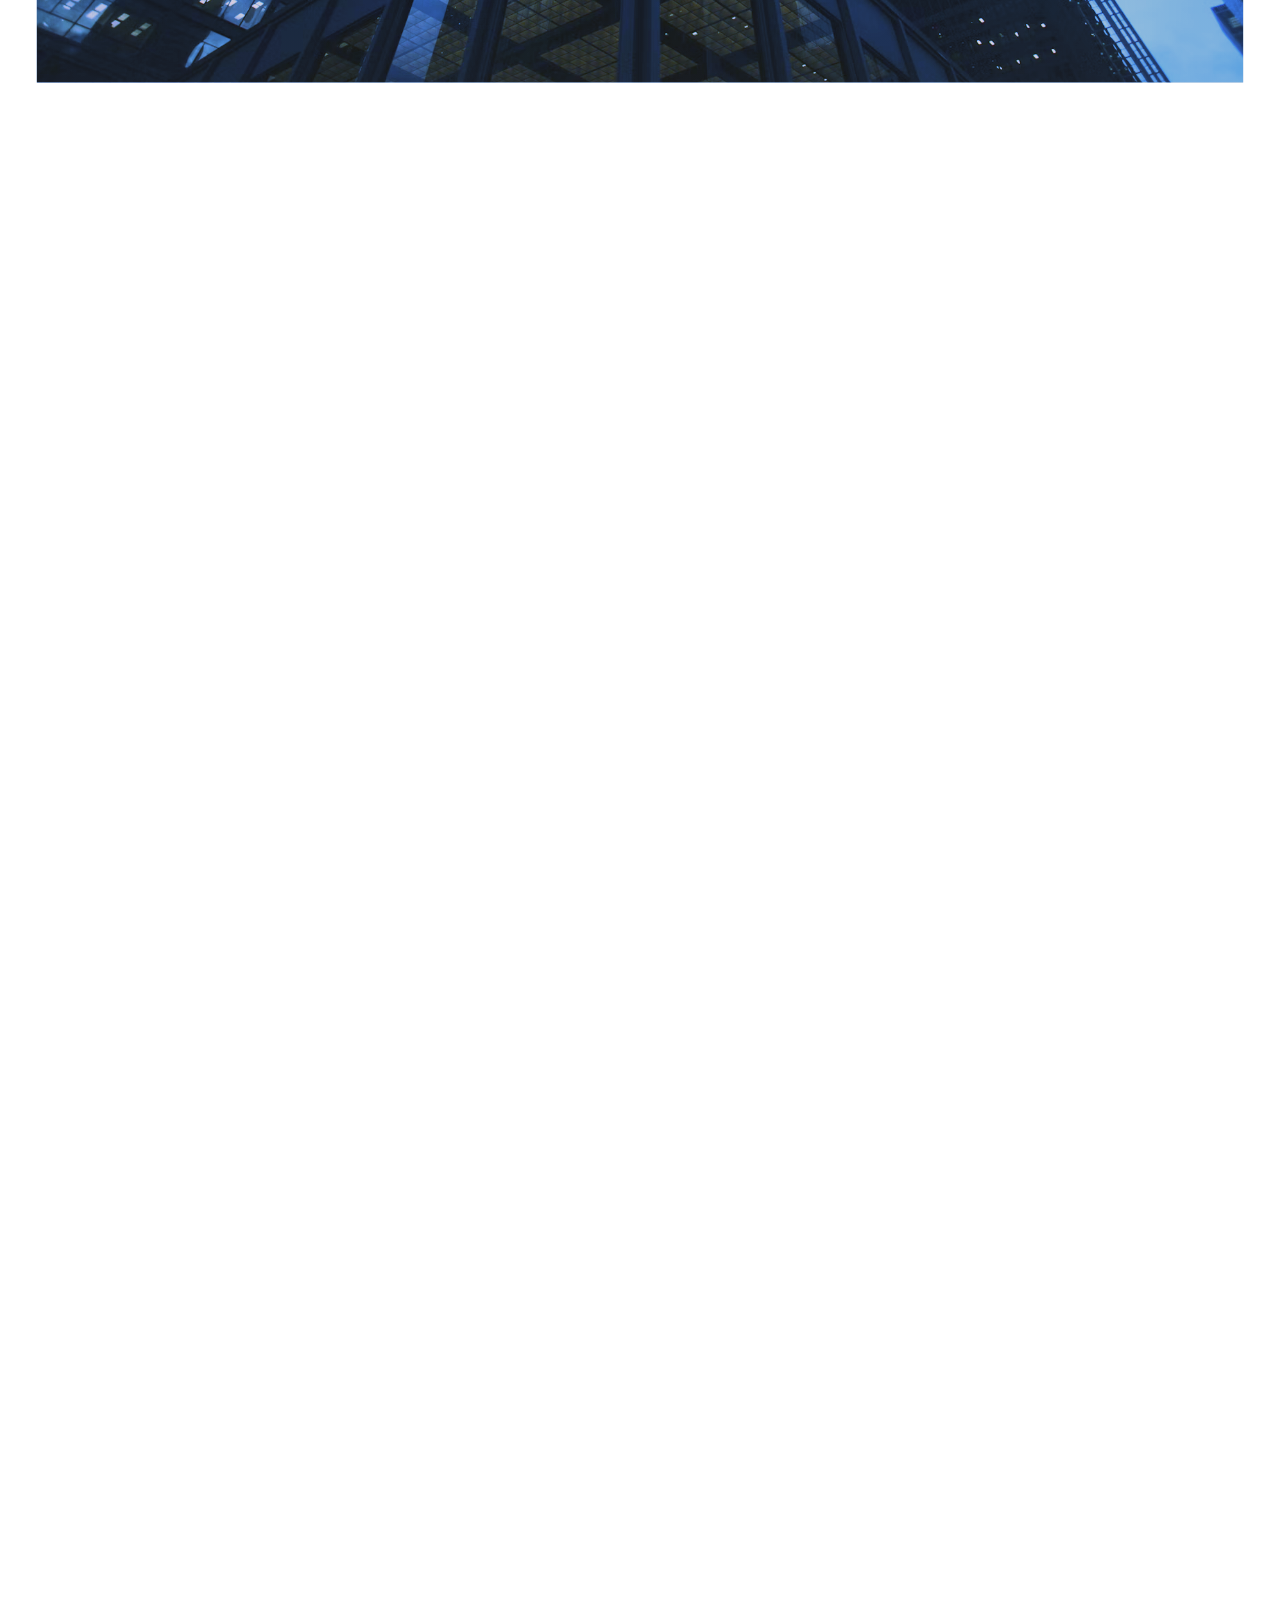
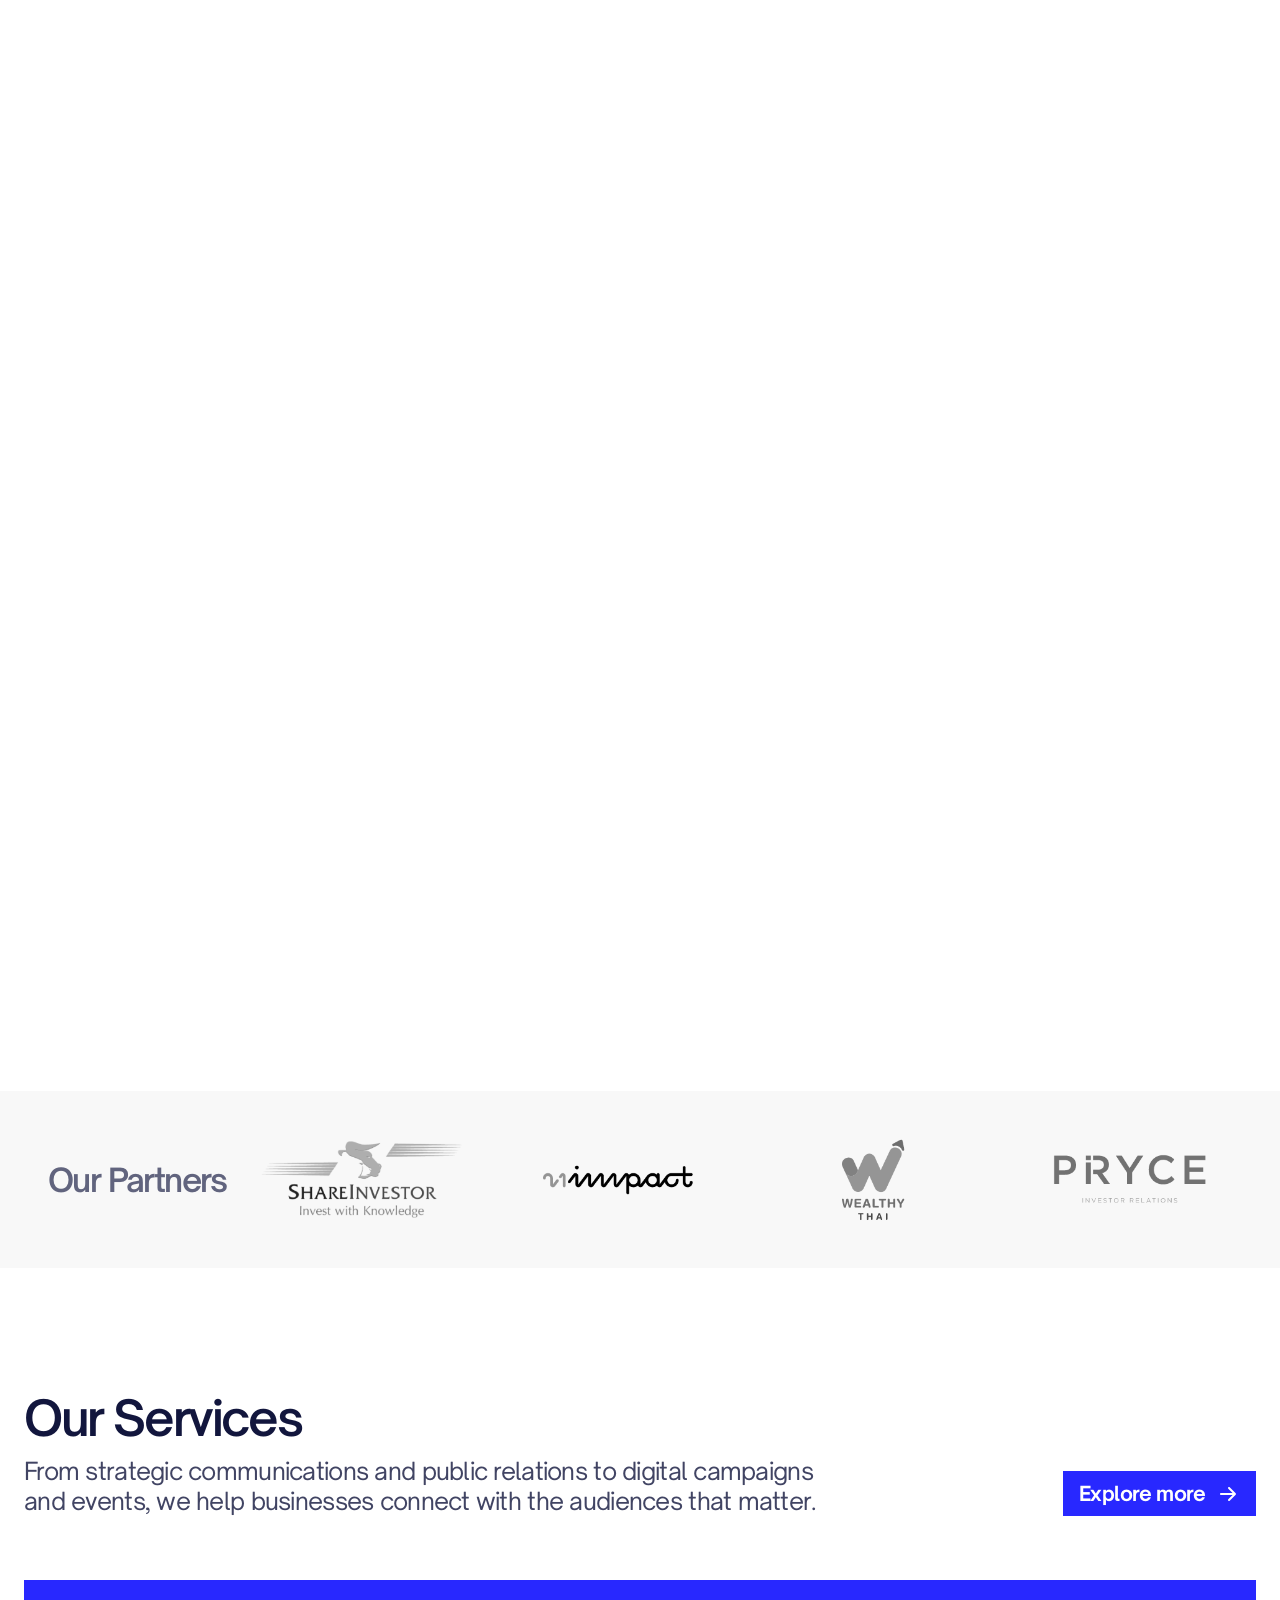
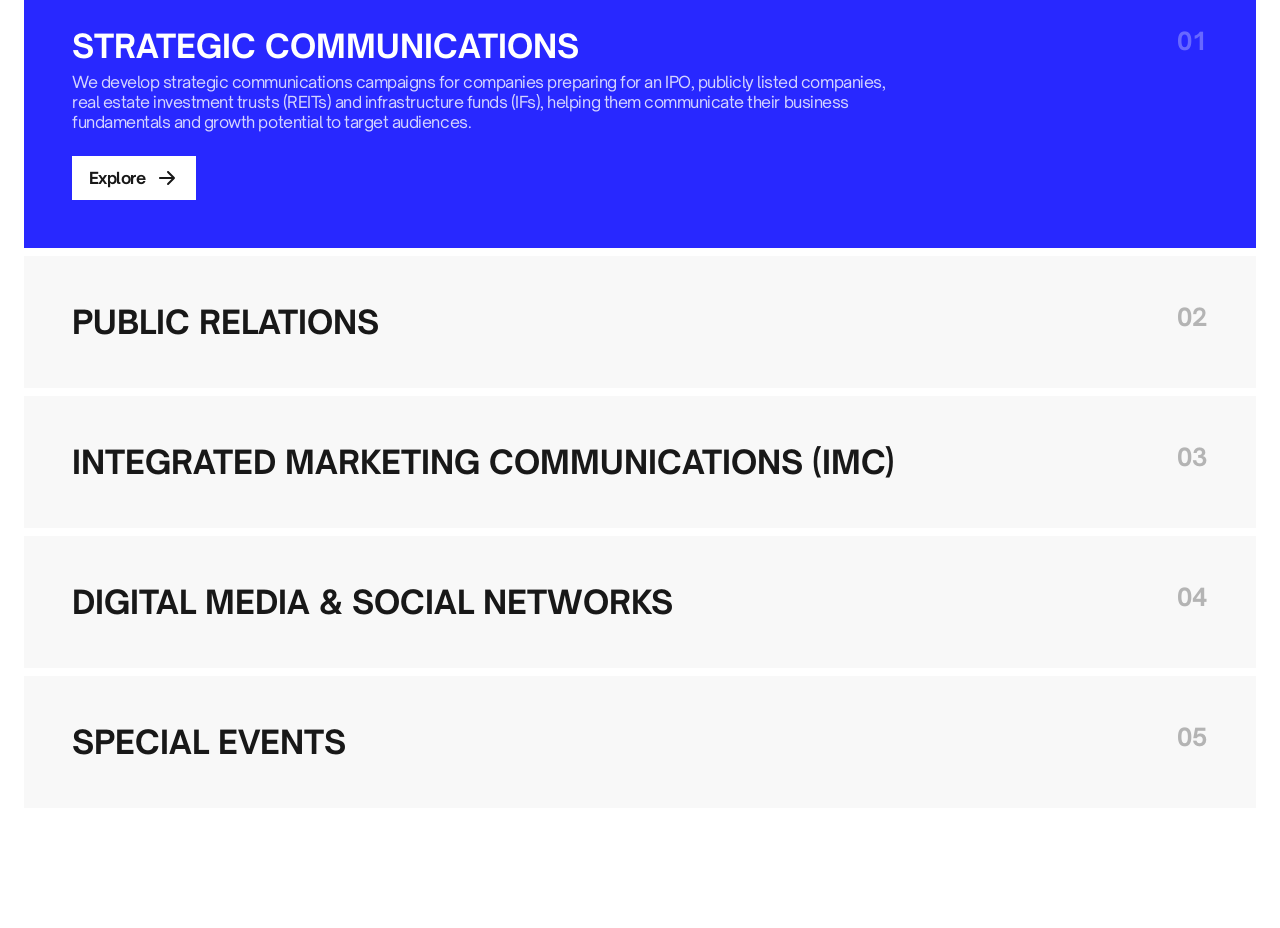
==== commit f3beadac: "Give the hero background equal side and bottom spacing" ====
--- a/web/index.html
+++ b/web/index.html
@@ -7,7 +7,7 @@
   <title>MT — Beyond Communication</title>
   <link rel="preload" href="assets/fonts/OpenSauceOne-SemiBold.otf" as="font" type="font/otf" crossorigin>
   <link rel="preload" href="assets/fonts/OpenSauceOne-Regular.otf" as="font" type="font/otf" crossorigin>
-  <link rel="stylesheet" href="styles.css?v=full-height-2">
+  <link rel="stylesheet" href="styles.css?v=hero-inset-1">
   <link rel="stylesheet" href="motion.css">
   <script src="script.js?v=scroll-4" defer></script>
   <script src="motion.js" defer></script>
--- a/web/styles.css
+++ b/web/styles.css
@@ -58,9 +58,8 @@
   .button:not([aria-disabled="true"]):hover img{transform:translateX(3px)}
 }
 main{display:block}
-.hero{min-height:max(891px,100svh);height:auto;position:relative;z-index:4;display:flex;align-items:center;padding:16px 96px 188px}
-.hero-background{position:absolute;inset:0;overflow:hidden;pointer-events:none;isolation:isolate}
-.hero-background::after{content:"";position:absolute;inset:0;border:16px solid white}
+.hero{--hero-inset:16px;min-height:max(891px,100svh);height:auto;position:relative;z-index:4;display:flex;align-items:center;padding:16px 96px 188px}
+.hero-background{position:absolute;inset:var(--hero-inset);overflow:hidden;pointer-events:none;isolation:isolate}
 .hero-background>img{width:100%;height:100%;object-fit:cover}
 .hero-blue,.hero-fade{position:absolute;inset:0}
 .hero-blue{background:blue;mix-blend-mode:color-dodge}
@@ -72,7 +71,7 @@
 h1{width:1032px;max-width:100%;font-weight:600;font-size:96px;line-height:104px;letter-spacing:-4.8px}
 .hero-description{width:796px;max-width:100%;font-size:24px;line-height:30px;letter-spacing:-.72px}
 .hero-content>.button{align-self:center;width:182px}
-.film,.film-origin{position:absolute;left:calc(50% - 620px);top:calc(100% - 140px);width:1242px;height:699px}
+.film,.film-origin{position:absolute;left:calc(50% - 620px);top:100%;width:1242px;height:699px}
 .film-art{position:absolute;inset:0;overflow:hidden;isolation:isolate}
 .film-texture{position:absolute;height:100%;width:100.05%;left:-.03%;top:0}
 .film-photo{position:absolute;height:100%;width:103.03%;left:-.08%;top:0}
@@ -82,7 +81,7 @@
 .play{position:absolute;left:50%;top:50%;transform:translate(-50%,-50%);width:104px;height:105px;display:flex;align-items:center;justify-content:center}
 .play-rotation{position:relative;width:105px;height:104px;flex-shrink:0;transform:rotate(90deg)}
 .play img{position:absolute;left:13.03%;top:8.53%}
-.standards{min-height:100svh;position:relative;z-index:3;display:flex;align-items:center;justify-content:center;border:11px solid white;padding:629px 80px 186px}
+.standards{min-height:100svh;position:relative;z-index:3;display:flex;align-items:center;justify-content:center;border:11px solid white;padding:763px 80px 186px}
 .standards-content{width:1740px;max-width:100%;display:flex;flex-direction:column;align-items:center;justify-content:center;gap:37px;text-align:center}
 .statement{width:1116px;max-width:100%;font-size:64px;font-weight:600;line-height:81px;letter-spacing:-3.2px}
 .text-blue{color:var(--blue)}
@@ -148,7 +147,7 @@
 @media(max-width:1100px){
   h1{font-size:80px;line-height:1.083333;letter-spacing:-4px}
   .hero{min-height:max(820px,100svh);padding-bottom:188px}
-  .standards{padding-top:470px;padding-bottom:120px;padding-inline:48px}
+  .standards{padding-top:calc(min(1242px,100vw - 96px)*.5628 + 64px);padding-bottom:120px;padding-inline:48px}
   .statement{font-size:52px;line-height:1.26;letter-spacing:-2.6px}
   .services-intro p{font-size:21px;line-height:1.25}
   .service-copy h3{font-size:28px;line-height:1.136}
@@ -161,16 +160,16 @@
   .navigation{justify-content:space-between;gap:10px;font-size:12px;line-height:18px;letter-spacing:-.36px}
   .navigation>:nth-child(n){width:auto}
   .hero{height:auto;min-height:max(660px,100svh);padding:70px 24px 190px;align-items:flex-start}
-  .hero-background::after{border-width:8px}
+  .hero{--hero-inset:8px}
   .hero-copy{gap:24px}
   .hero-content{gap:28px}
   .eyebrow{font-size:12px;line-height:18px;letter-spacing:.6px}
   h1{width:100%;max-width:520px;font-size:clamp(40px,9vw,64px);line-height:1.083333;letter-spacing:-.05em}
   .hero-description{font-size:18px;line-height:24px;letter-spacing:-.54px}
   .button--large{font-size:18px;line-height:24px;letter-spacing:-.54px}
-  .film,.film-origin{top:auto;bottom:0;width:calc(100% - 48px);transform:translate(-50%,50%)}
+  .film,.film-origin{top:100%;bottom:auto;width:calc(100% - 48px);transform:translateX(-50%)}
   .play{transform:translate(-50%,-50%) scale(.65)}
-  .standards{border-width:8px;padding:calc((100vw - 48px)*.2814 + 64px) 16px 72px}
+  .standards{border-width:8px;padding:calc((100vw - 48px)*.5628 + 64px) 16px 72px}
   .standards-content{gap:24px}
   .statement{font-size:clamp(28px,6vw,40px);line-height:1.26;letter-spacing:-.05em}
   .partners{padding:28px 24px;gap:16px;flex-direction:column;align-items:flex-start}
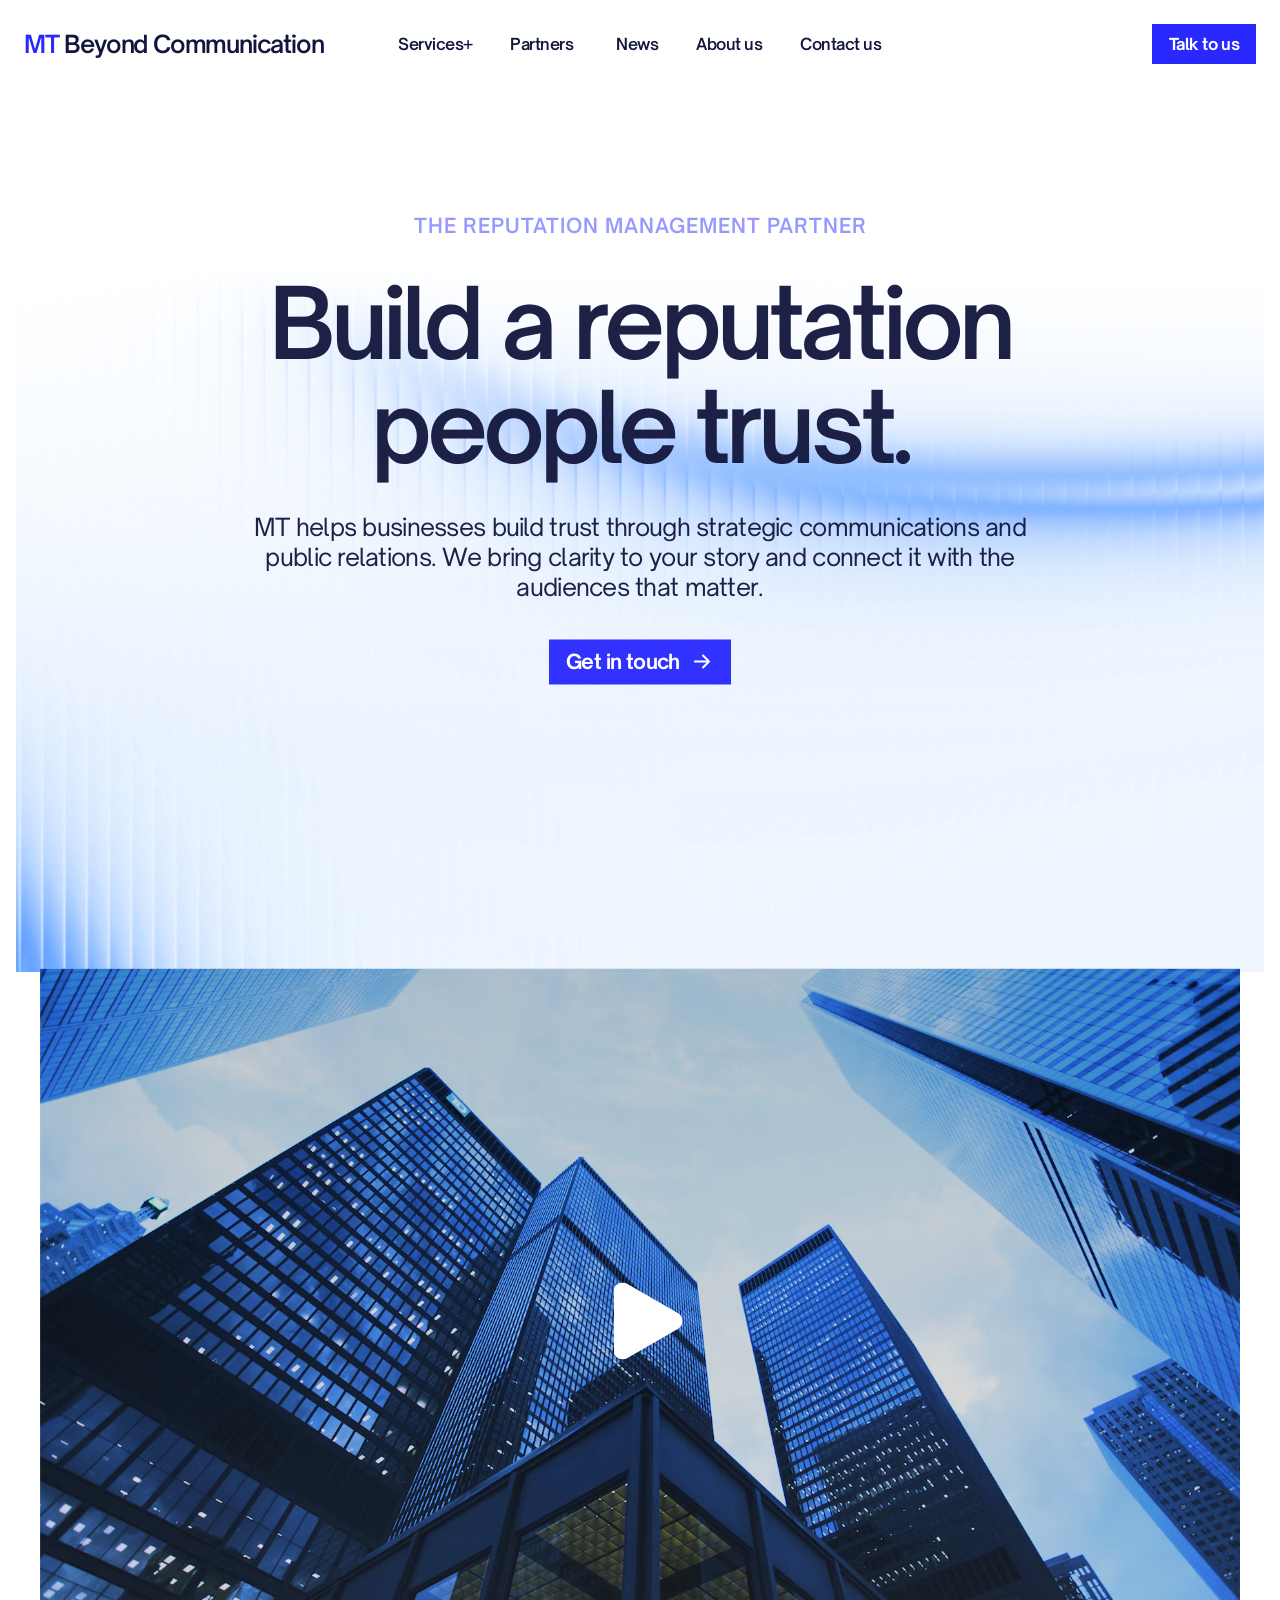
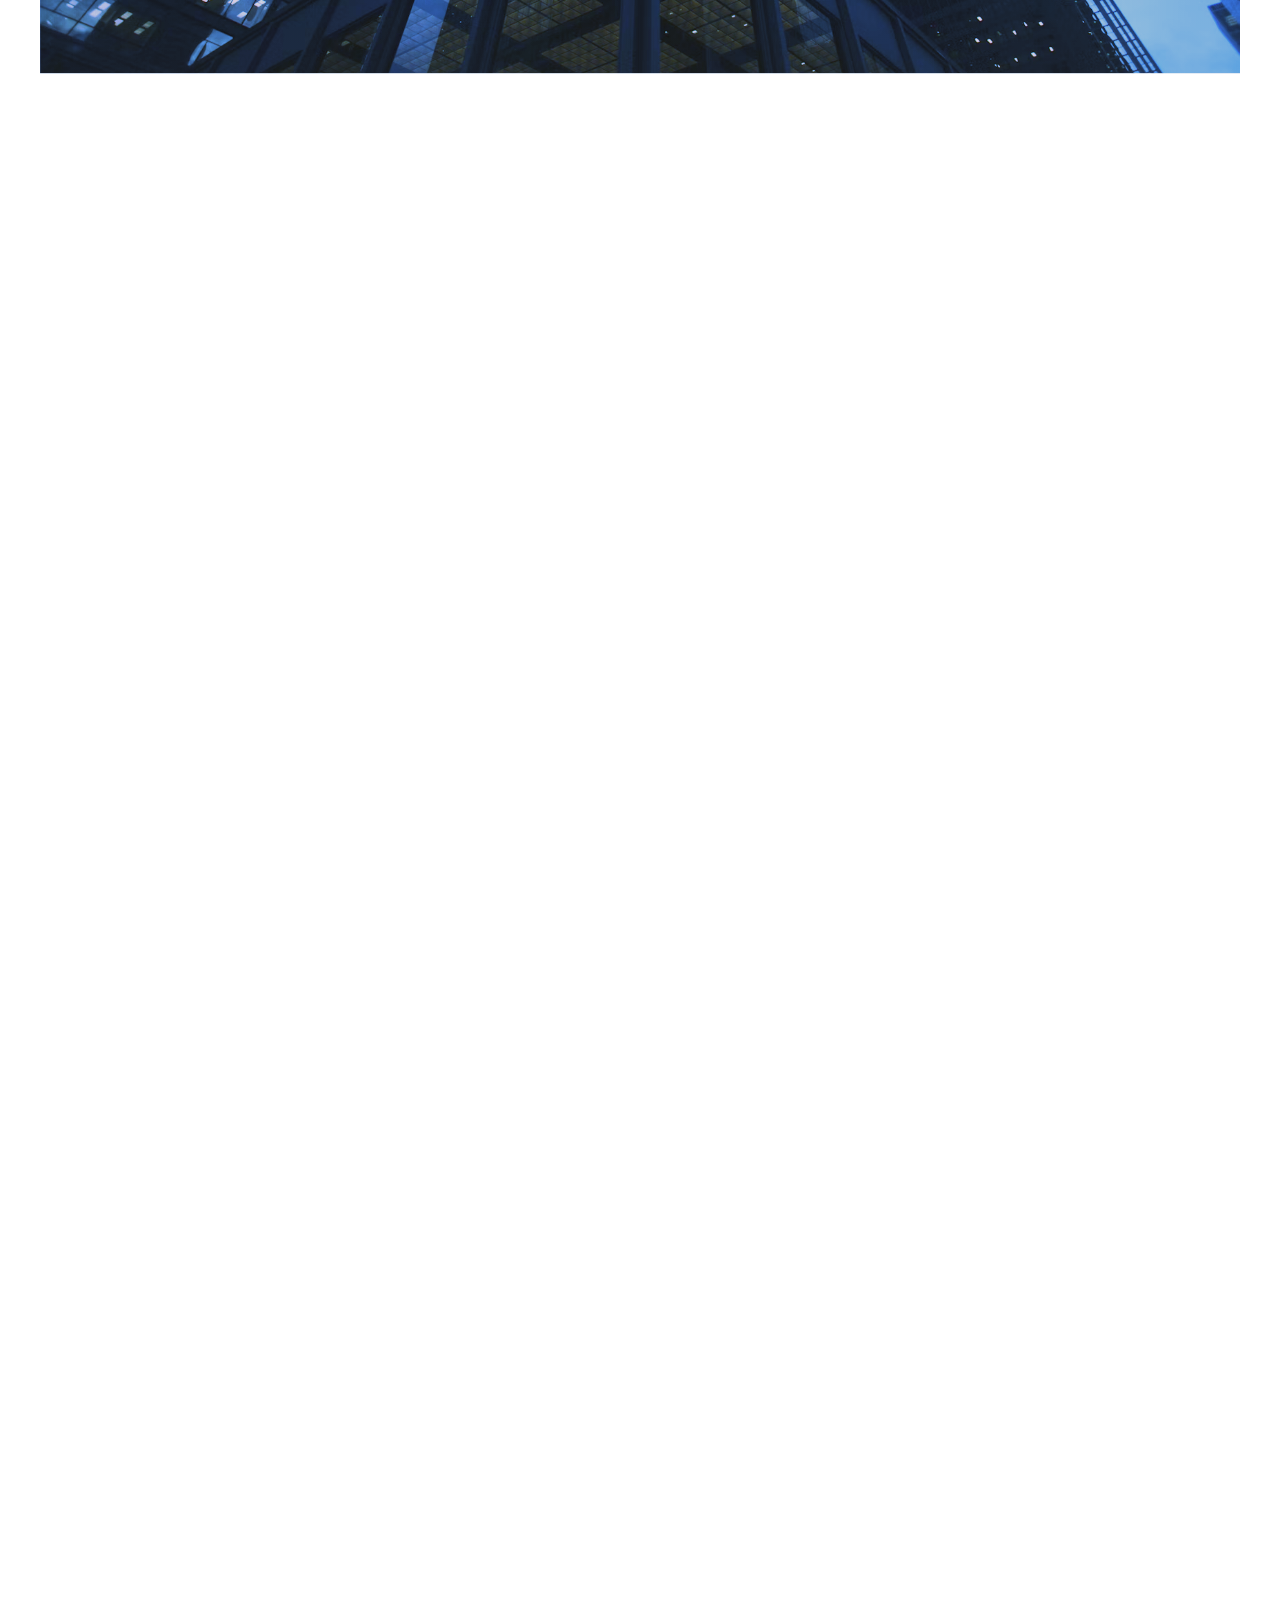
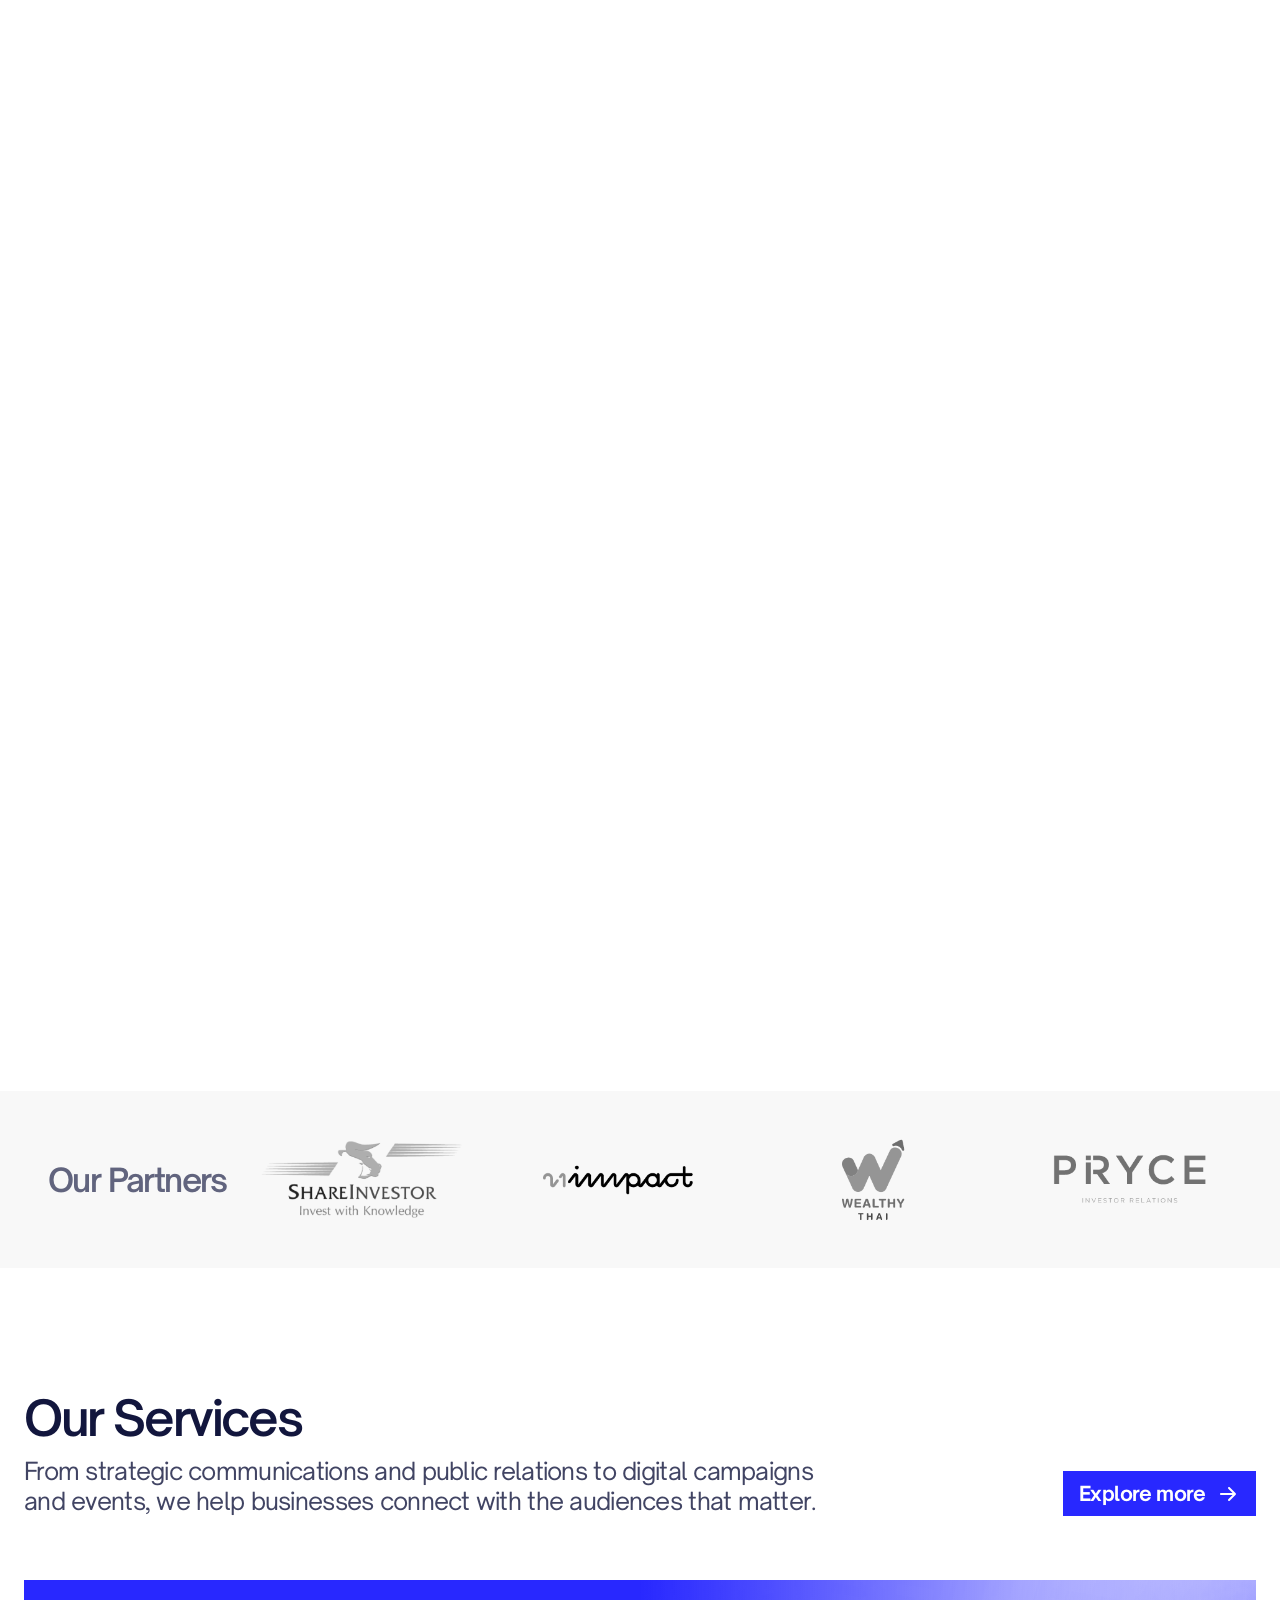
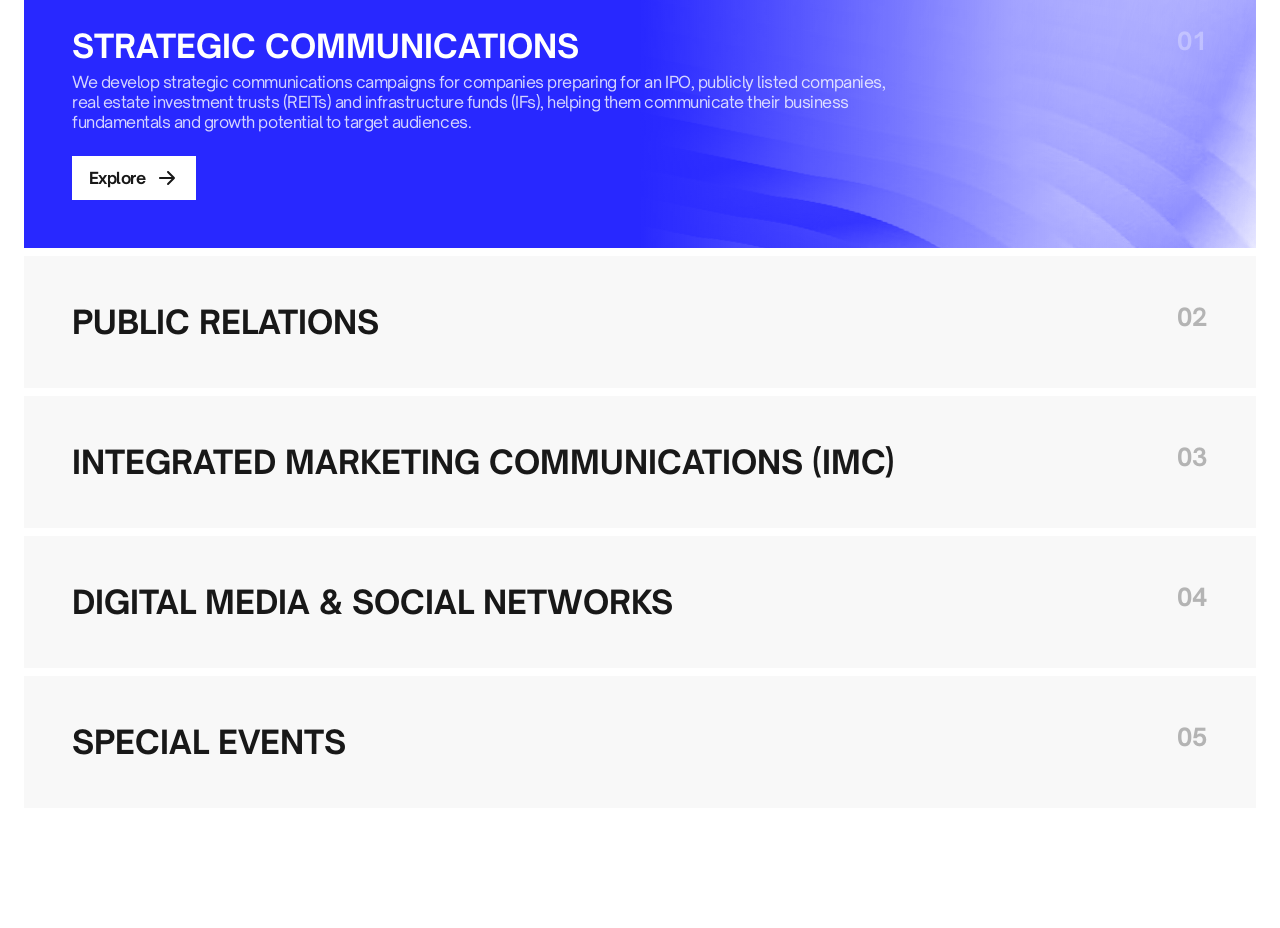
==== commit c00700c5: "Reveal Who We Are text more slowly one line at a time" ====
--- a/web/index.html
+++ b/web/index.html
@@ -8,9 +8,9 @@
   <link rel="preload" href="assets/fonts/OpenSauceOne-SemiBold.otf" as="font" type="font/otf" crossorigin>
   <link rel="preload" href="assets/fonts/OpenSauceOne-Regular.otf" as="font" type="font/otf" crossorigin>
   <link rel="stylesheet" href="styles.css?v=hero-inset-1">
-  <link rel="stylesheet" href="motion.css">
+  <link rel="stylesheet" href="motion.css?v=reading-2">
   <script src="script.js?v=scroll-4" defer></script>
-  <script src="motion.js" defer></script>
+  <script src="motion.js?v=reading-2" defer></script>
 </head>
 <body>
   <a class="skip-link" href="#main">Skip to content</a>
--- a/web/motion.css
+++ b/web/motion.css
@@ -39,13 +39,18 @@
   content:"";position:absolute;inset:-20px;border:1px solid rgba(255,255,255,.65);border-radius:50%;
   opacity:var(--film-active,0);scale:calc(.88 + var(--film-active,0)*.12);pointer-events:none;
 }
-/* Each measured text line rises within its own mask as it crosses the reading
-   position. No timer or whole-paragraph fade competes with the scroll. */
+/* Measured lines rise in sequence after crossing the reading position. The
+   stagger leaves time to read even when section navigation scrolls quickly. */
 .statement-line{display:block;overflow:clip}
 .statement-line-content{display:block}
 .motion-enabled .statement-line-content{
   opacity:var(--line-reveal,0);
   translate:0 calc((1 - var(--line-reveal,0))*105%);
+  transition:opacity 800ms var(--motion-ease),translate 800ms var(--motion-ease);
+  transition-delay:calc(var(--line-index,0)*220ms);
+}
+.motion-enabled .statement-line:not(.is-reading) .statement-line-content{
+  transition-duration:250ms;transition-delay:0s;
 }
 .motion-enabled .service-card{
   transform:perspective(1600px) rotateX(var(--card-rx,0deg)) rotateY(var(--card-ry,0deg));
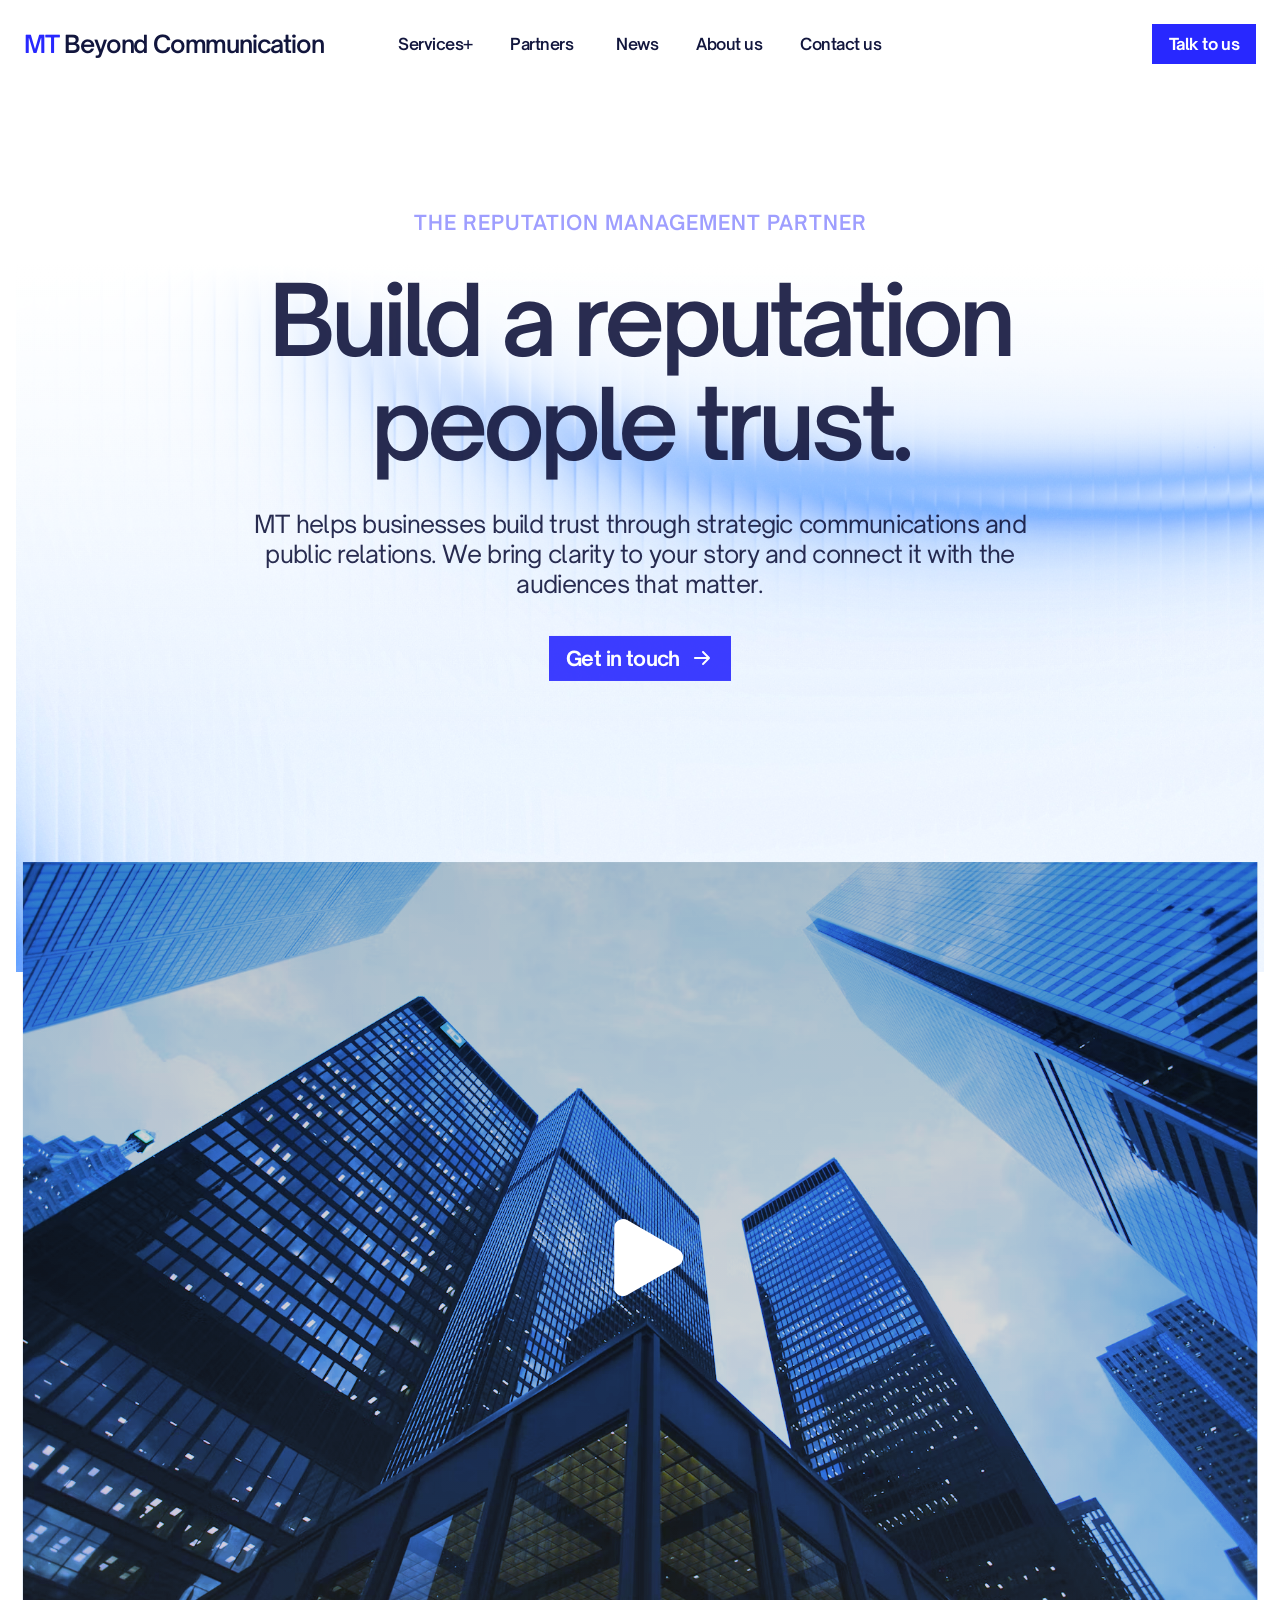
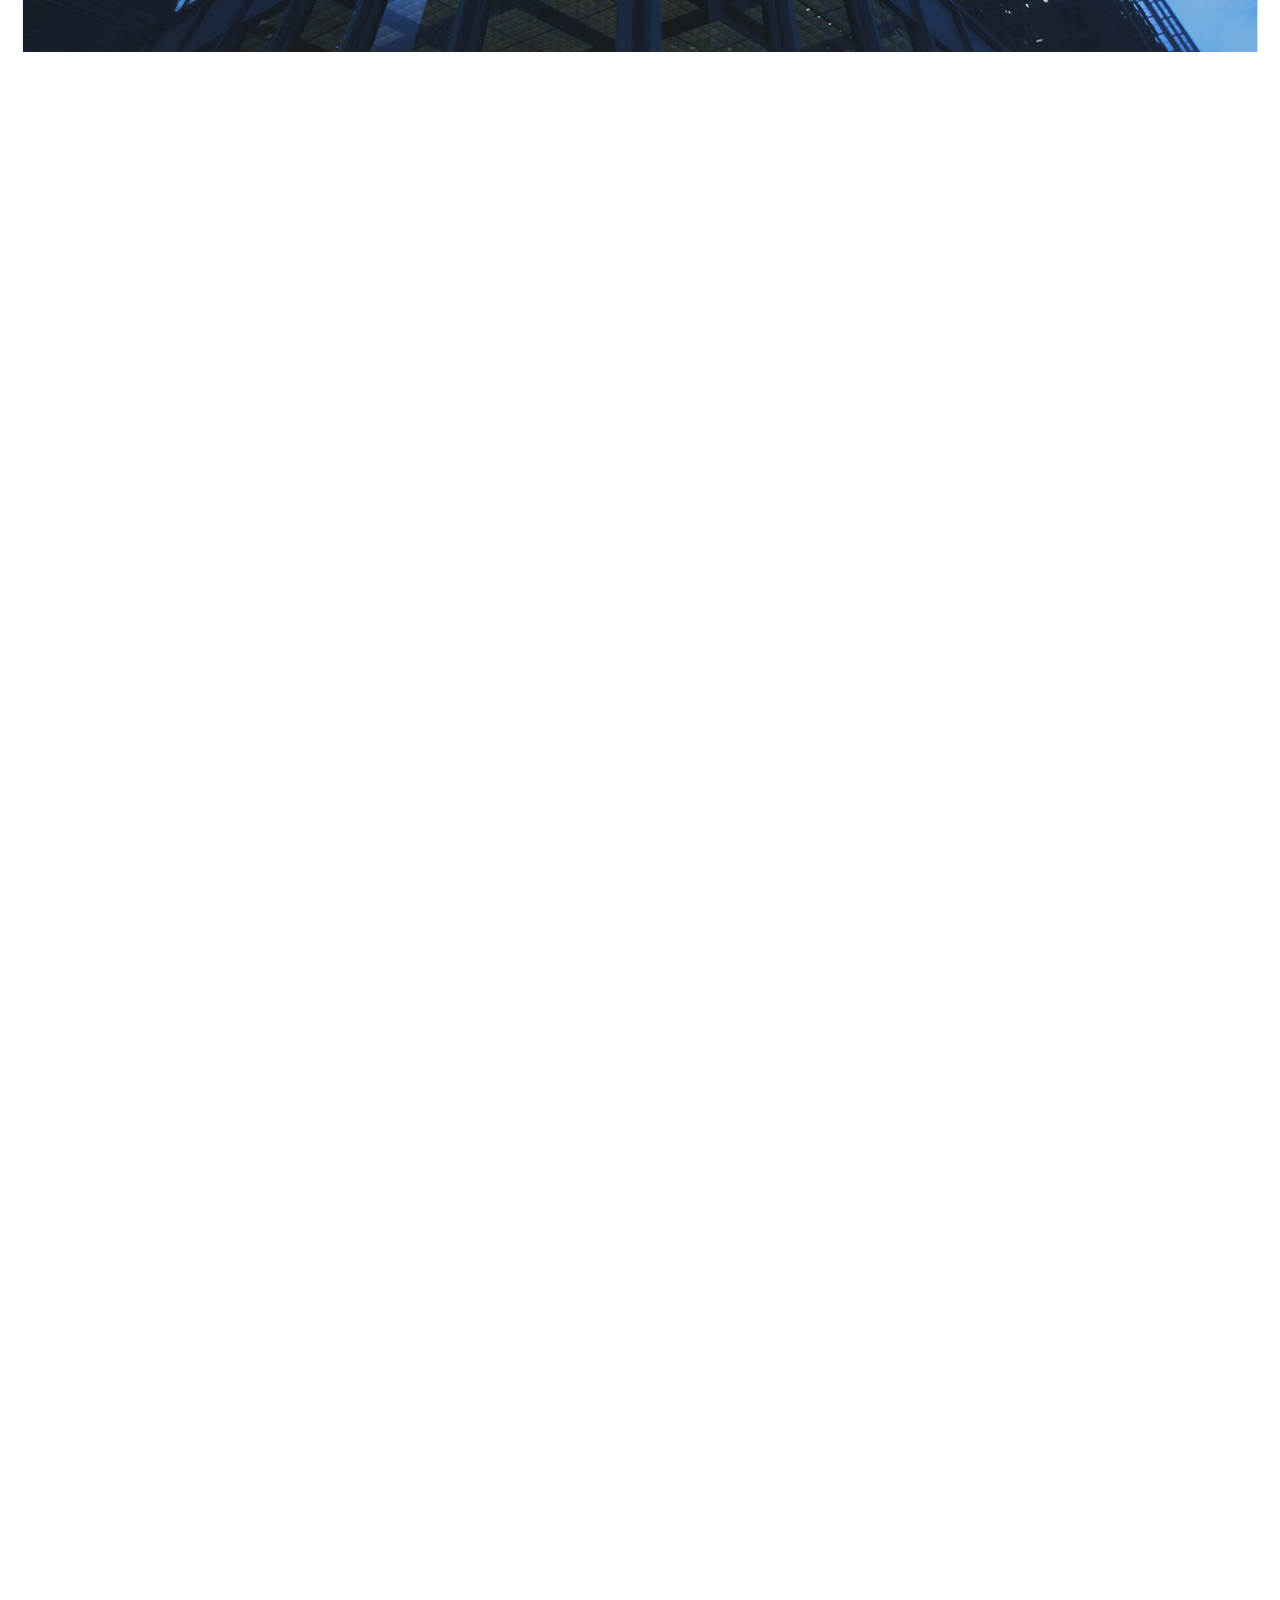
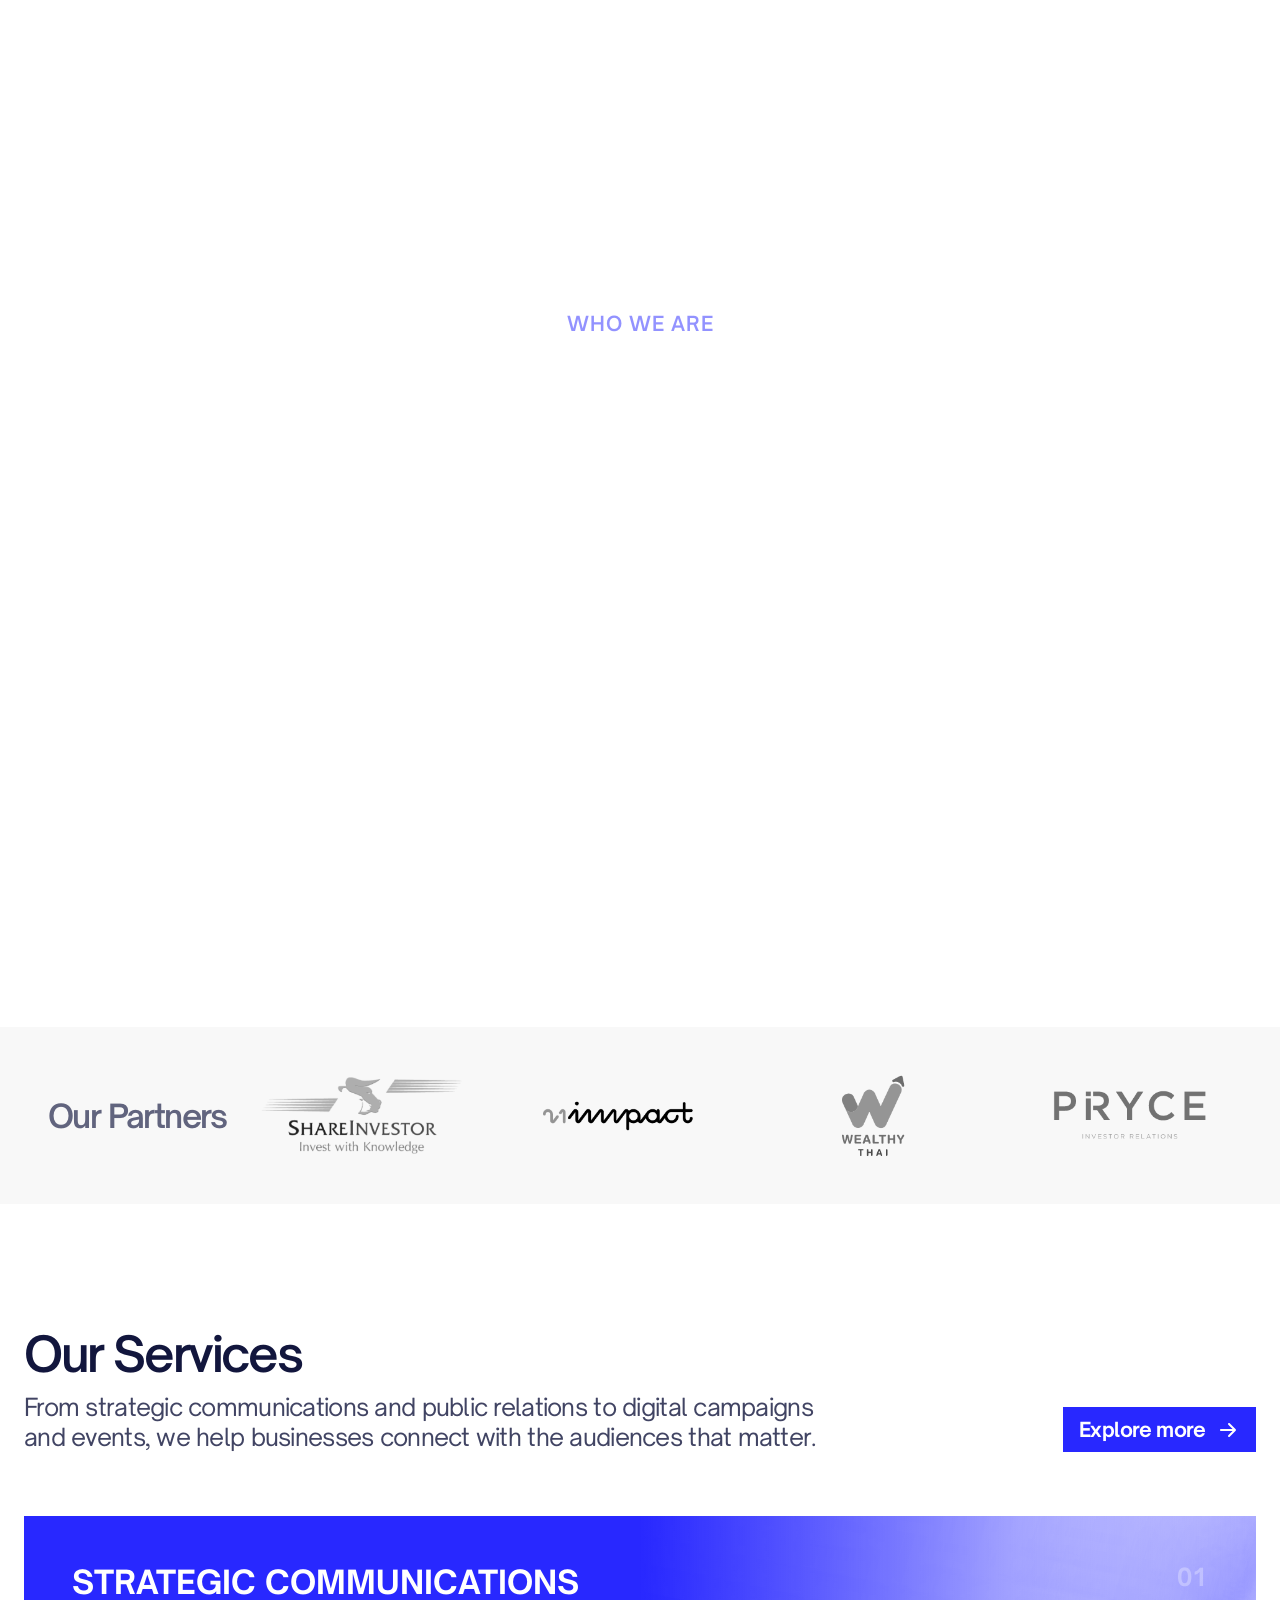
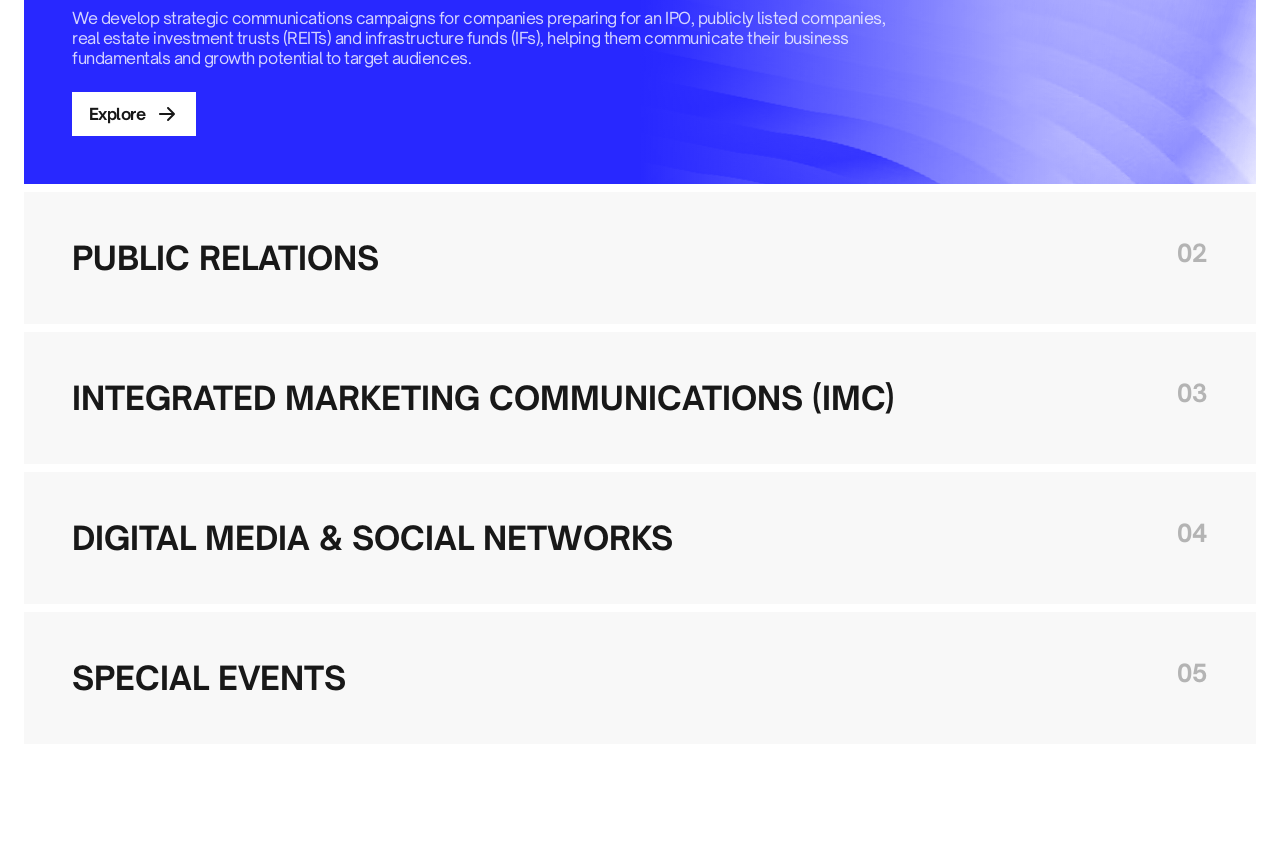
==== commit 0fbb1fe0: "Overlap the video cover slightly onto the hero" ====
--- a/web/index.html
+++ b/web/index.html
@@ -7,7 +7,7 @@
   <title>MT — Beyond Communication</title>
   <link rel="preload" href="assets/fonts/OpenSauceOne-SemiBold.otf" as="font" type="font/otf" crossorigin>
   <link rel="preload" href="assets/fonts/OpenSauceOne-Regular.otf" as="font" type="font/otf" crossorigin>
-  <link rel="stylesheet" href="styles.css?v=hero-inset-1">
+  <link rel="stylesheet" href="styles.css?v=hero-inset-2">
   <link rel="stylesheet" href="motion.css?v=reading-2">
   <script src="script.js?v=scroll-4" defer></script>
   <script src="motion.js?v=reading-2" defer></script>
--- a/web/styles.css
+++ b/web/styles.css
@@ -58,7 +58,7 @@
   .button:not([aria-disabled="true"]):hover img{transform:translateX(3px)}
 }
 main{display:block}
-.hero{--hero-inset:16px;min-height:max(891px,100svh);height:auto;position:relative;z-index:4;display:flex;align-items:center;padding:16px 96px 188px}
+.hero{--hero-inset:16px;--film-hero-overlap:64px;min-height:max(891px,100svh);height:auto;position:relative;z-index:4;display:flex;align-items:center;padding:16px 96px 188px}
 .hero-background{position:absolute;inset:var(--hero-inset);overflow:hidden;pointer-events:none;isolation:isolate}
 .hero-background>img{width:100%;height:100%;object-fit:cover}
 .hero-blue,.hero-fade{position:absolute;inset:0}
@@ -71,7 +71,7 @@
 h1{width:1032px;max-width:100%;font-weight:600;font-size:96px;line-height:104px;letter-spacing:-4.8px}
 .hero-description{width:796px;max-width:100%;font-size:24px;line-height:30px;letter-spacing:-.72px}
 .hero-content>.button{align-self:center;width:182px}
-.film,.film-origin{position:absolute;left:calc(50% - 620px);top:100%;width:1242px;height:699px}
+.film,.film-origin{position:absolute;left:calc(50% - 620px);top:calc(100% - var(--film-hero-overlap));width:1242px;height:699px}
 .film-art{position:absolute;inset:0;overflow:hidden;isolation:isolate}
 .film-texture{position:absolute;height:100%;width:100.05%;left:-.03%;top:0}
 .film-photo{position:absolute;height:100%;width:103.03%;left:-.08%;top:0}
@@ -160,14 +160,14 @@
   .navigation{justify-content:space-between;gap:10px;font-size:12px;line-height:18px;letter-spacing:-.36px}
   .navigation>:nth-child(n){width:auto}
   .hero{height:auto;min-height:max(660px,100svh);padding:70px 24px 190px;align-items:flex-start}
-  .hero{--hero-inset:8px}
+  .hero{--hero-inset:8px;--film-hero-overlap:32px}
   .hero-copy{gap:24px}
   .hero-content{gap:28px}
   .eyebrow{font-size:12px;line-height:18px;letter-spacing:.6px}
   h1{width:100%;max-width:520px;font-size:clamp(40px,9vw,64px);line-height:1.083333;letter-spacing:-.05em}
   .hero-description{font-size:18px;line-height:24px;letter-spacing:-.54px}
   .button--large{font-size:18px;line-height:24px;letter-spacing:-.54px}
-  .film,.film-origin{top:100%;bottom:auto;width:calc(100% - 48px);transform:translateX(-50%)}
+  .film,.film-origin{top:calc(100% - var(--film-hero-overlap));bottom:auto;width:calc(100% - 48px);transform:translateX(-50%)}
   .play{transform:translate(-50%,-50%) scale(.65)}
   .standards{border-width:8px;padding:calc((100vw - 48px)*.5628 + 64px) 16px 72px}
   .standards-content{gap:24px}
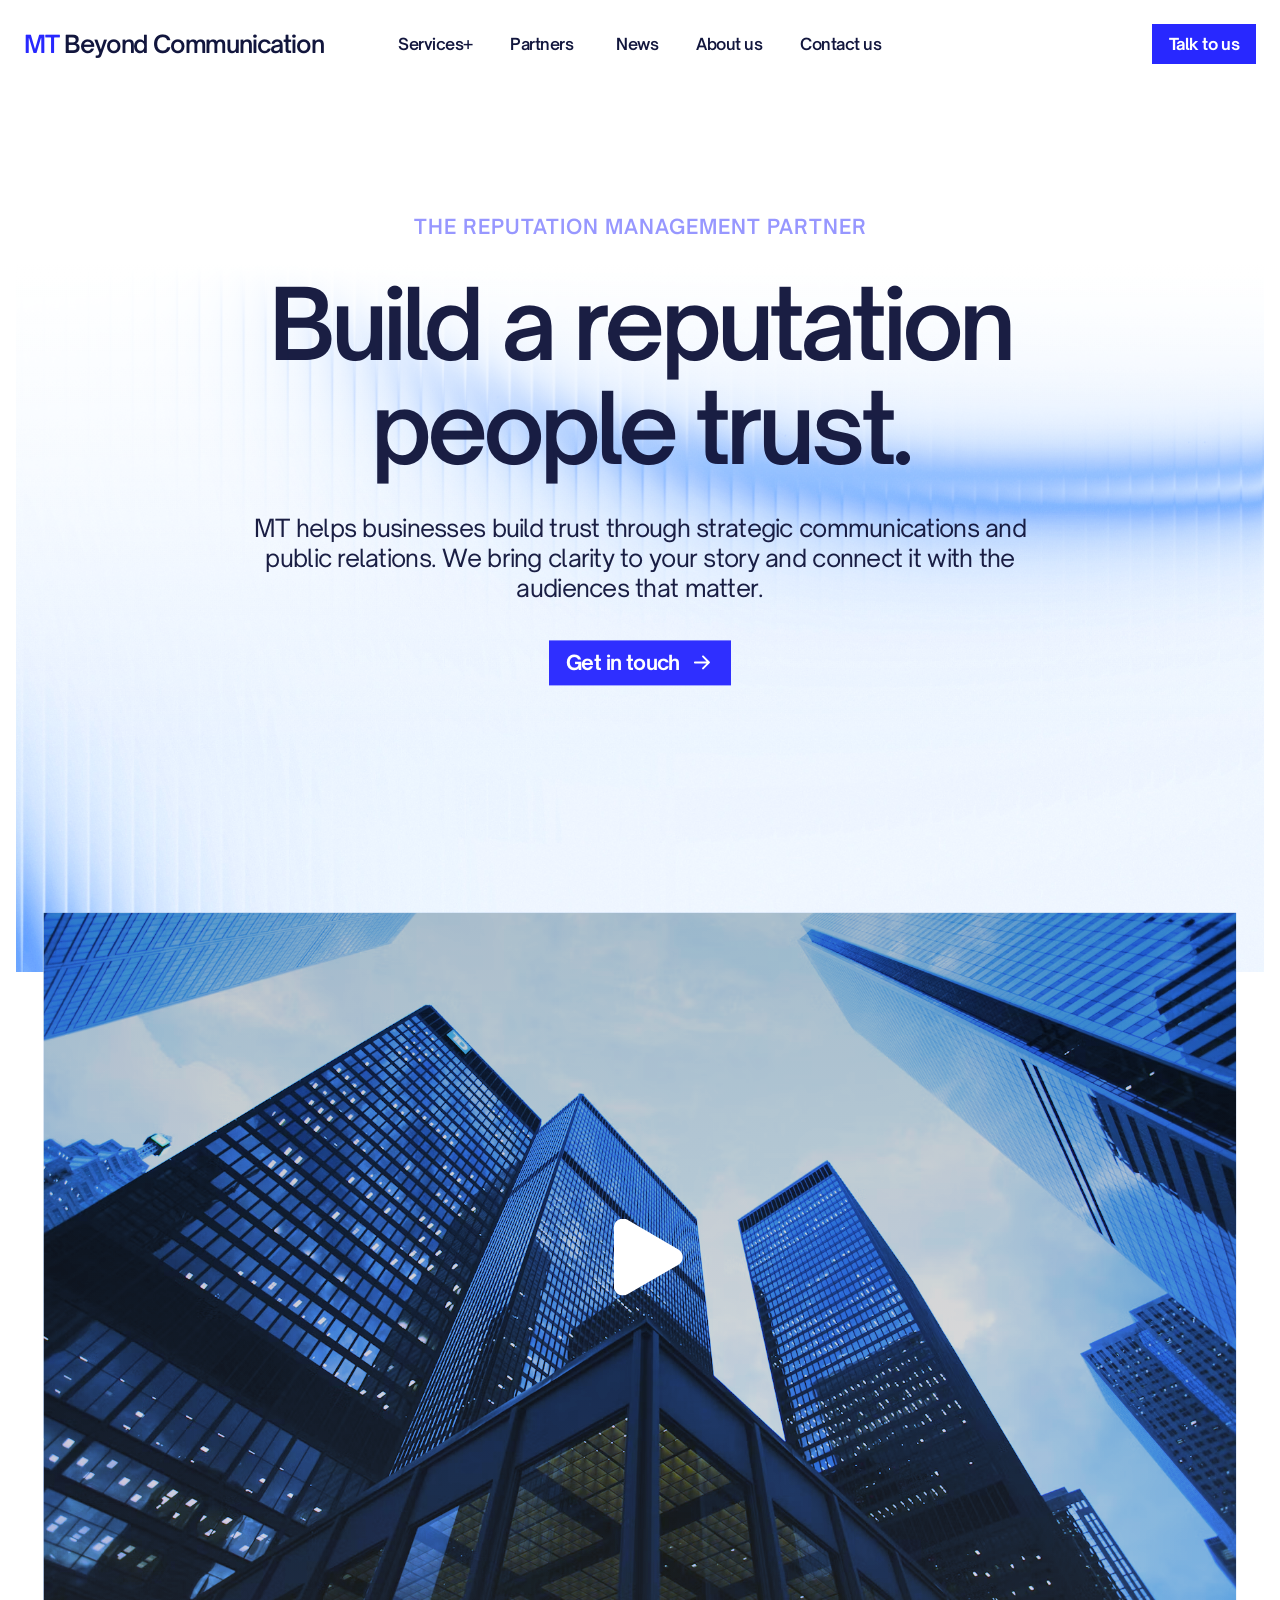
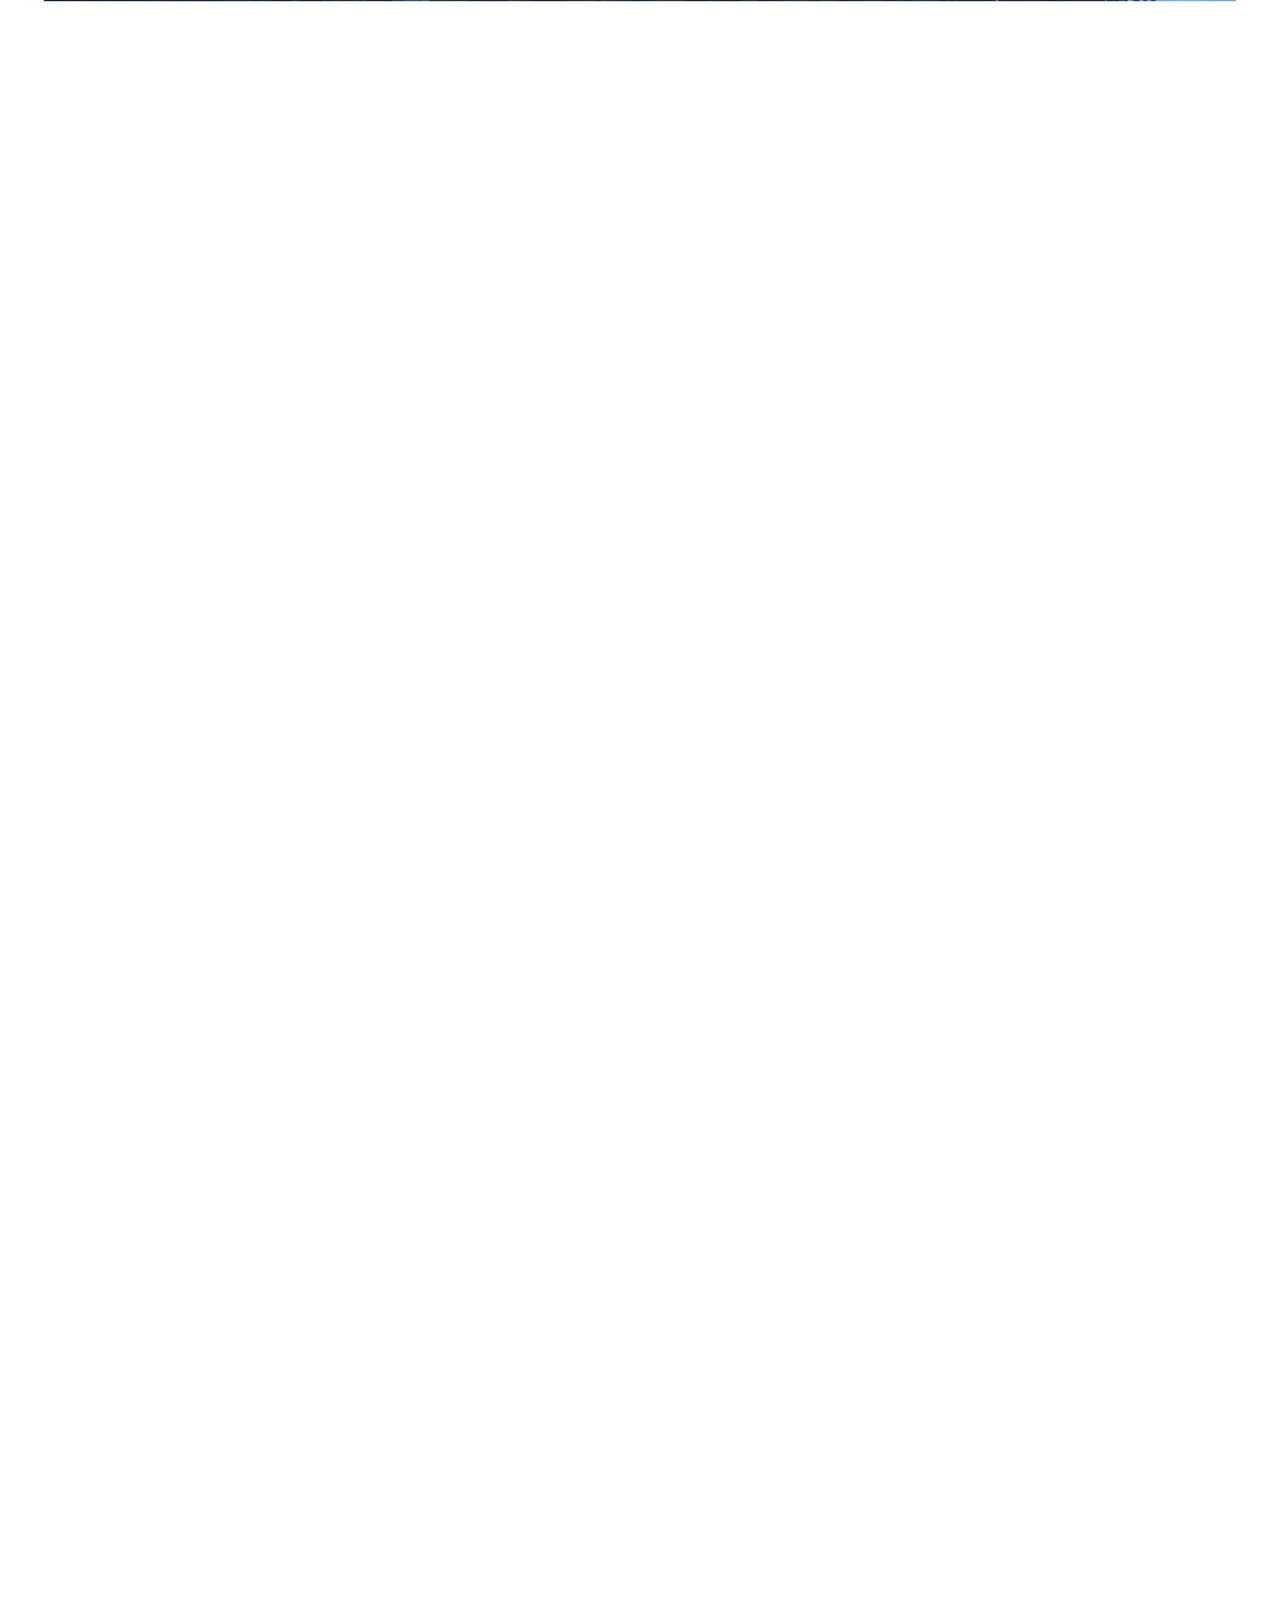
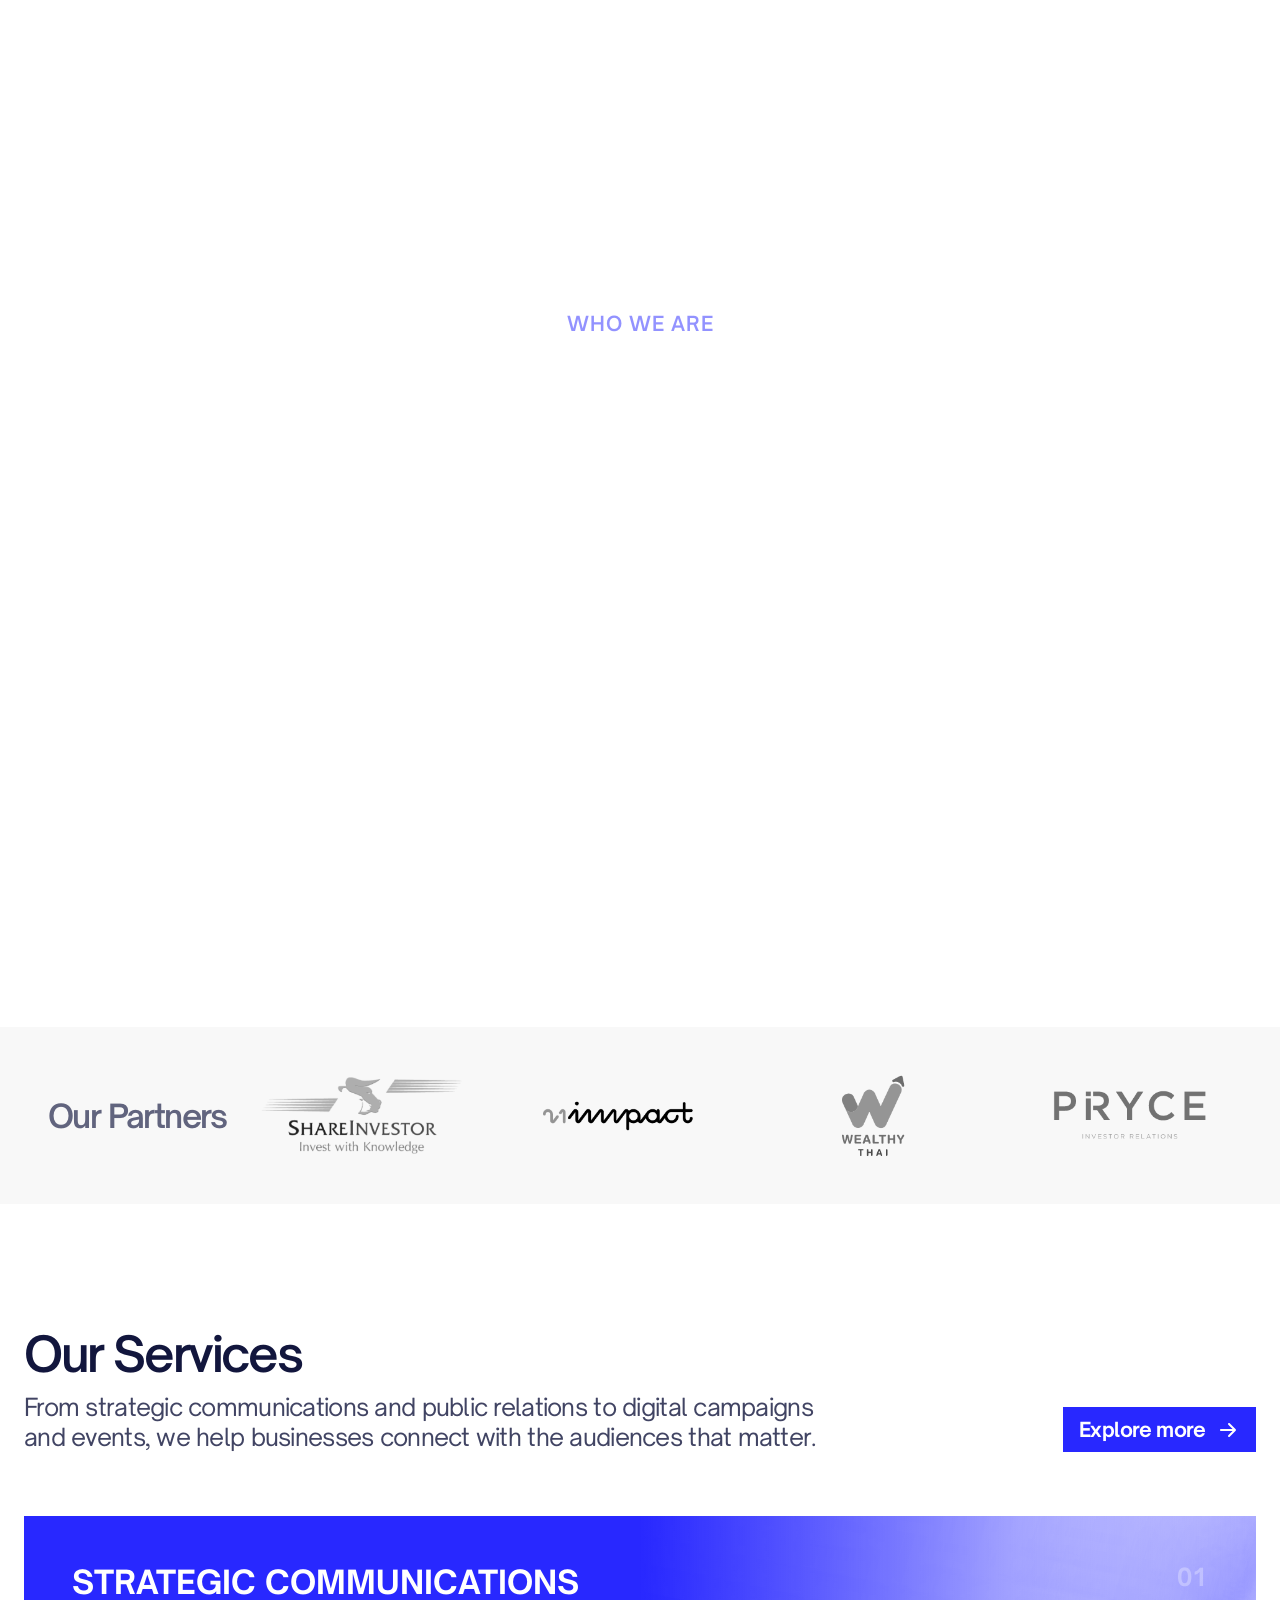
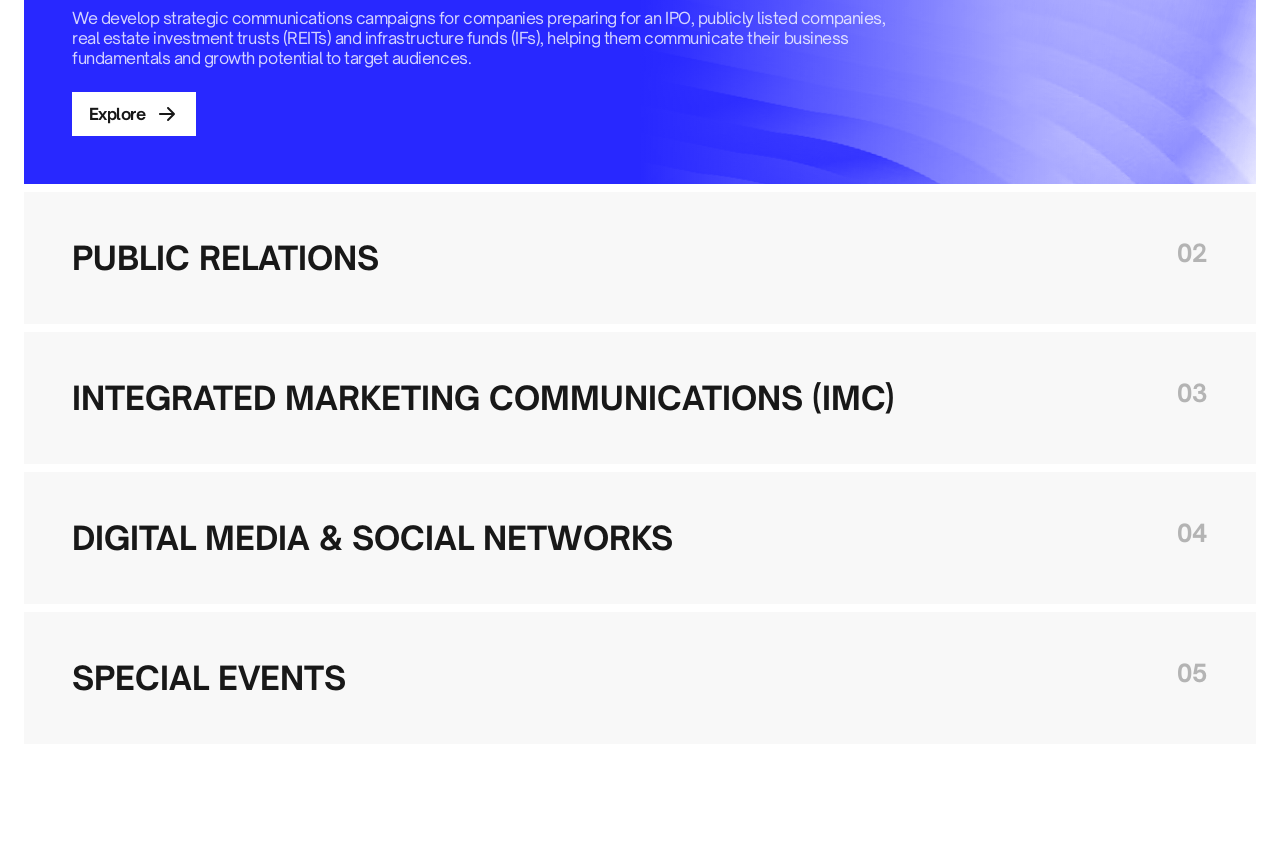
==== commit 7e6c9810: "Compact mobile sections and prevent initial scroll jumps" ====
--- a/web/index.html
+++ b/web/index.html
@@ -7,10 +7,10 @@
   <title>MT — Beyond Communication</title>
   <link rel="preload" href="assets/fonts/OpenSauceOne-SemiBold.otf" as="font" type="font/otf" crossorigin>
   <link rel="preload" href="assets/fonts/OpenSauceOne-Regular.otf" as="font" type="font/otf" crossorigin>
-  <link rel="stylesheet" href="styles.css?v=hero-inset-2">
-  <link rel="stylesheet" href="motion.css?v=reading-2">
+  <link rel="stylesheet" href="styles.css?v=mobile-layout-1">
+  <link rel="stylesheet" href="motion.css?v=mobile-layout-1">
   <script src="script.js?v=scroll-4" defer></script>
-  <script src="motion.js?v=reading-2" defer></script>
+  <script src="motion.js?v=mobile-layout-1" defer></script>
 </head>
 <body>
   <a class="skip-link" href="#main">Skip to content</a>
--- a/web/styles.css
+++ b/web/styles.css
@@ -154,12 +154,12 @@
   .service-card{padding:36px}
 }
 @media(max-width:700px){
-  .header{padding:20px 16px;gap:20px 8px}
-  .brand{width:auto;font-size:18px;line-height:24px;letter-spacing:-.9px}
+  .header{padding:16px;gap:16px 8px}
+  .brand{width:auto;font-size:clamp(16px,4.6vw,18px);line-height:24px;letter-spacing:-.9px}
   .header>.button{width:auto;padding:8px 12px;font-size:13px;line-height:20px}
   .navigation{justify-content:space-between;gap:10px;font-size:12px;line-height:18px;letter-spacing:-.36px}
   .navigation>:nth-child(n){width:auto}
-  .hero{height:auto;min-height:max(660px,100svh);padding:70px 24px 190px;align-items:flex-start}
+  .hero{height:auto;min-height:0;padding:48px 24px 112px;align-items:flex-start}
   .hero{--hero-inset:8px;--film-hero-overlap:32px}
   .hero-copy{gap:24px}
   .hero-content{gap:28px}
@@ -169,14 +169,14 @@
   .button--large{font-size:18px;line-height:24px;letter-spacing:-.54px}
   .film,.film-origin{top:calc(100% - var(--film-hero-overlap));bottom:auto;width:calc(100% - 48px);transform:translateX(-50%)}
   .play{transform:translate(-50%,-50%) scale(.65)}
-  .standards{border-width:8px;padding:calc((100vw - 48px)*.5628 + 64px) 16px 72px}
+  .standards{min-height:0;border-width:8px;padding:calc((100vw - 48px)*.5628 + 56px) 16px 56px}
   .standards-content{gap:24px}
   .statement{font-size:clamp(28px,6vw,40px);line-height:1.26;letter-spacing:-.05em}
   .partners{padding:28px 24px;gap:16px;flex-direction:column;align-items:flex-start}
   .partners h2{font-size:24px;line-height:1.26;letter-spacing:-1.2px}
   .partner-logos{width:100%;display:grid;grid-template-columns:repeat(2,minmax(0,1fr));gap:8px}
   .partner{width:100%;max-width:220px;justify-self:center}
-  .services{padding:64px 24px;gap:32px}
+  .services{min-height:0;padding:48px 24px;gap:28px;justify-content:flex-start}
   .services-header{flex-direction:column;align-items:flex-start;gap:24px}
   .services-intro{width:100%}
   .services-header>.button{align-self:flex-start}
--- a/web/motion.css
+++ b/web/motion.css
@@ -23,7 +23,10 @@
 .motion-enabled .film-stage .film-art{transform:none}
 .film-stage .film-photo{left:0;width:100%;height:100%;object-fit:cover}
 .film-scroll + .standards{padding-top:120px}
-@media(max-width:700px){.film-scroll + .standards{padding-top:64px}}
+@media(max-width:700px){
+  .film-scroll{height:200svh}
+  .film-scroll + .standards{padding-top:56px}
+}
 
 .motion-enabled .film-art{
   transform:perspective(1500px) rotateX(var(--film-rx,0deg)) rotateY(var(--film-ry,0deg)) scale(var(--film-scale,1));
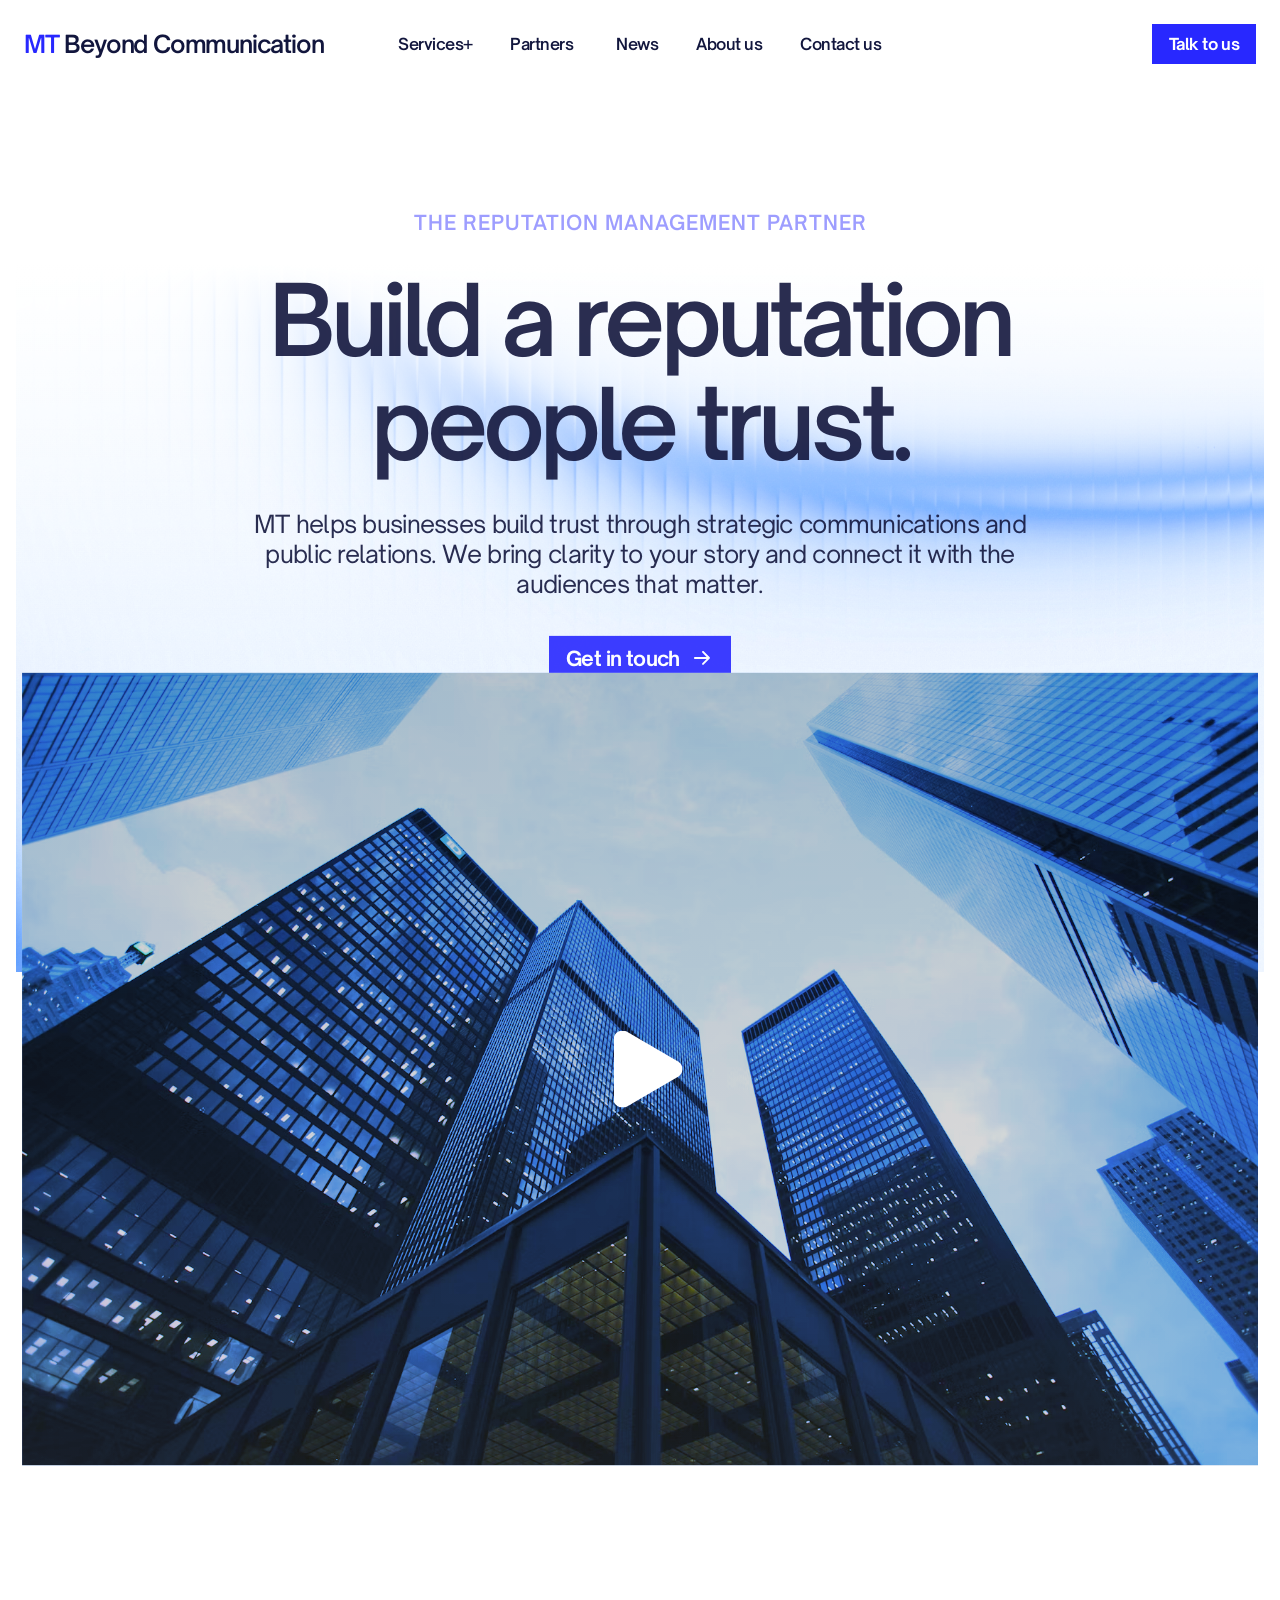
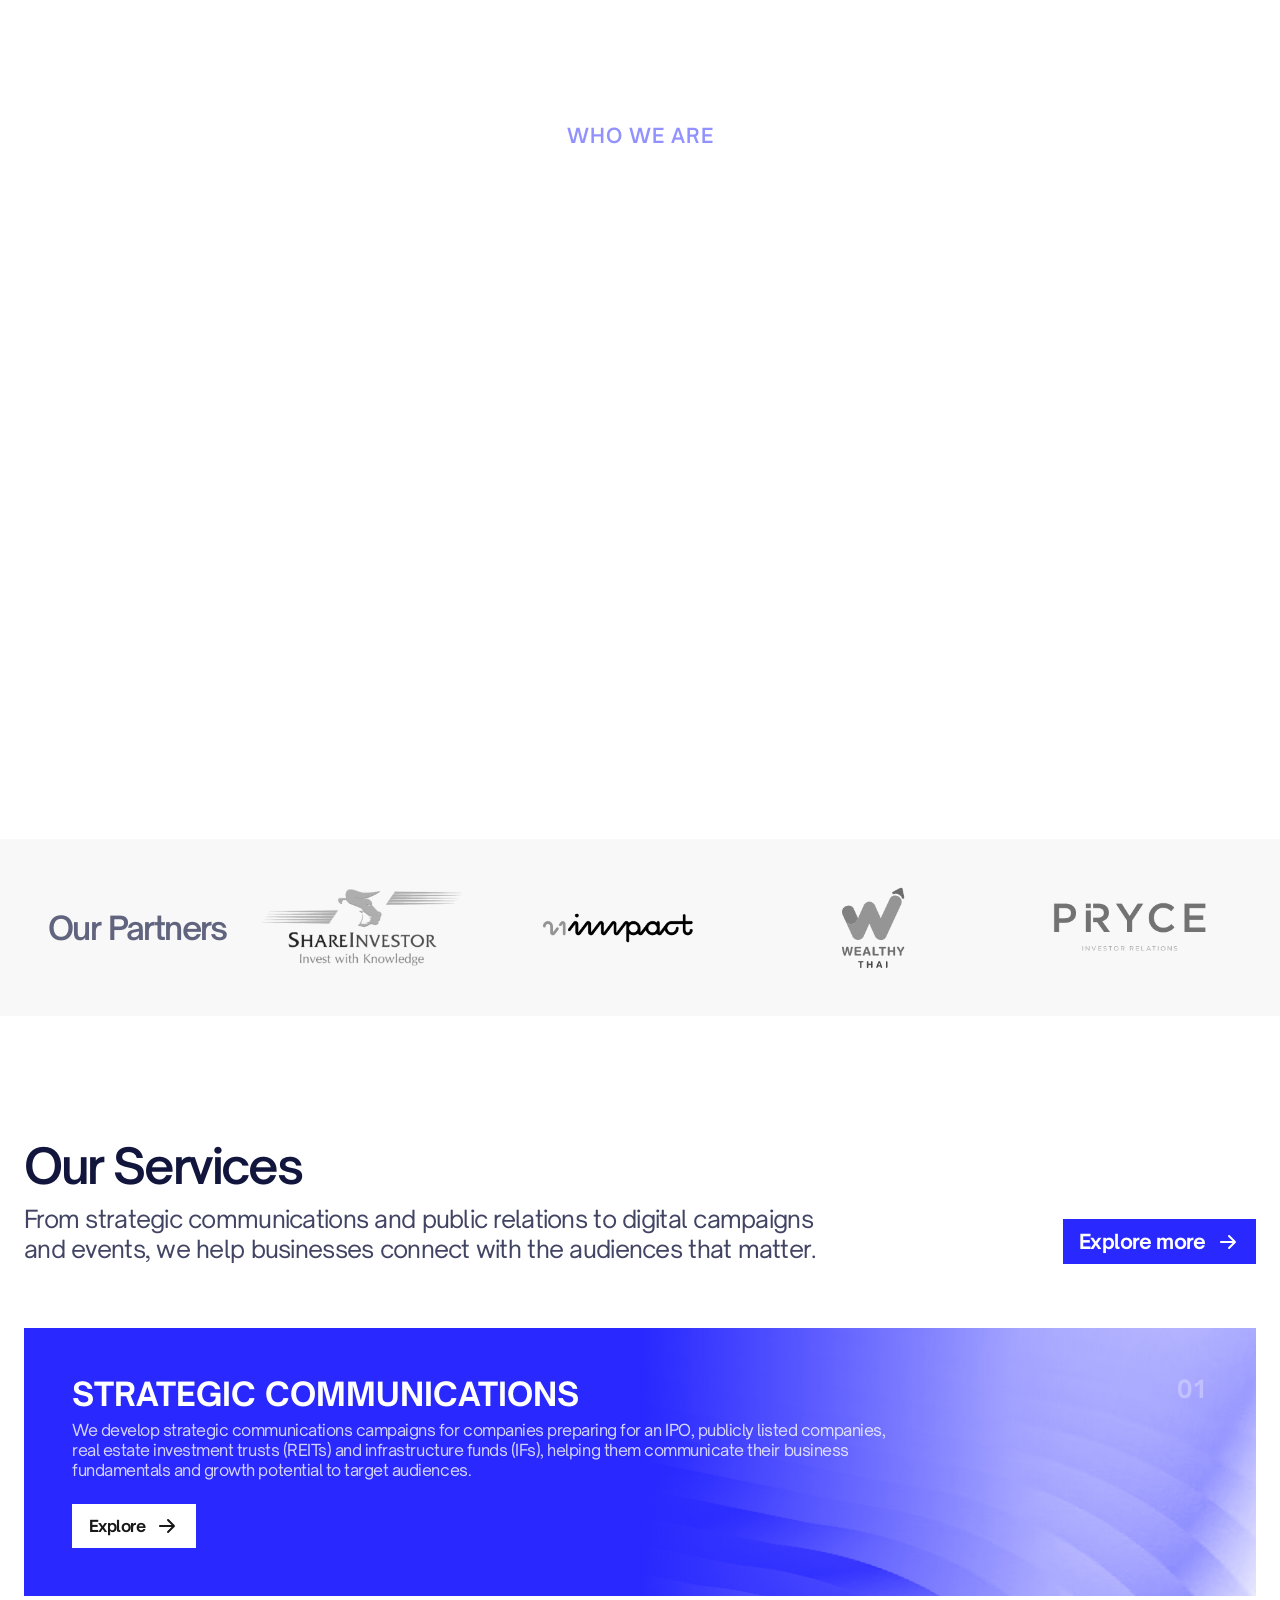
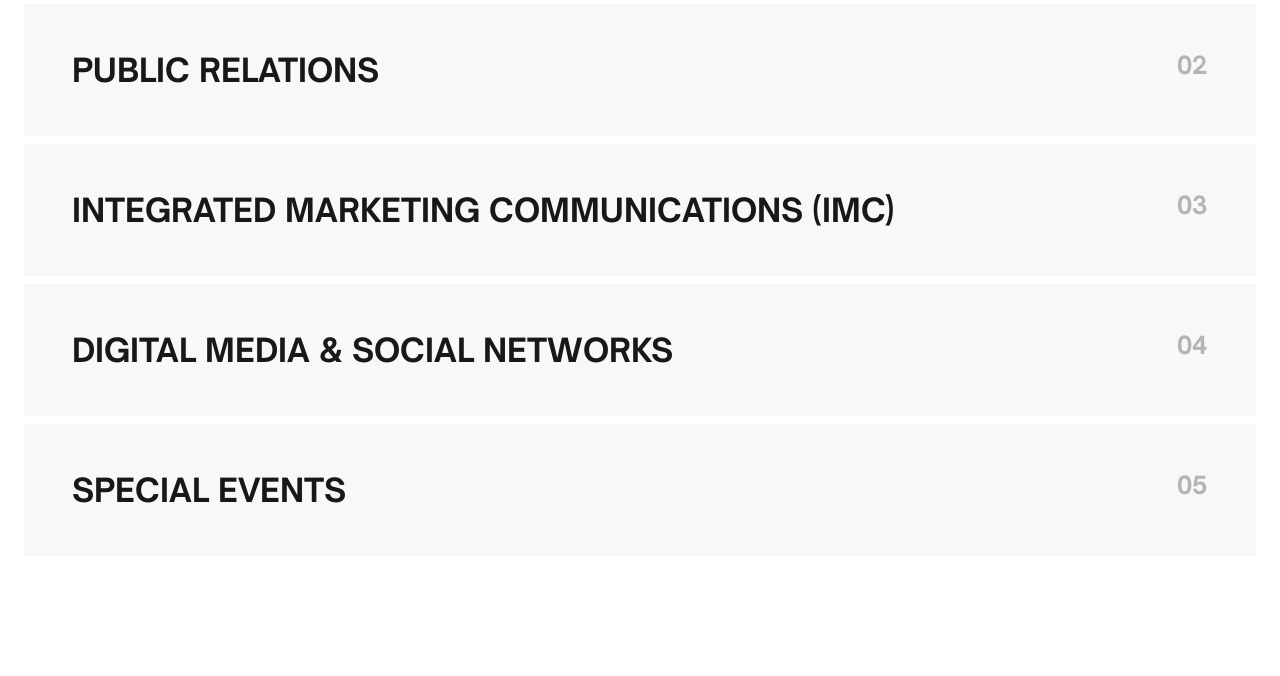
==== commit 7c32582e: "Anchor the video cover below the hero CTA so it is visible on arrival" ====
--- a/web/index.html
+++ b/web/index.html
@@ -7,10 +7,10 @@
   <title>MT — Beyond Communication</title>
   <link rel="preload" href="assets/fonts/OpenSauceOne-SemiBold.otf" as="font" type="font/otf" crossorigin>
   <link rel="preload" href="assets/fonts/OpenSauceOne-Regular.otf" as="font" type="font/otf" crossorigin>
-  <link rel="stylesheet" href="styles.css?v=mobile-layout-1">
+  <link rel="stylesheet" href="styles.css?v=video-cta-gap-1">
   <link rel="stylesheet" href="motion.css?v=mobile-layout-1">
   <script src="script.js?v=scroll-4" defer></script>
-  <script src="motion.js?v=mobile-layout-1" defer></script>
+  <script src="motion.js?v=video-cta-gap-1" defer></script>
 </head>
 <body>
   <a class="skip-link" href="#main">Skip to content</a>
--- a/web/styles.css
+++ b/web/styles.css
@@ -58,7 +58,7 @@
   .button:not([aria-disabled="true"]):hover img{transform:translateX(3px)}
 }
 main{display:block}
-.hero{--hero-inset:16px;--film-hero-overlap:64px;min-height:max(891px,100svh);height:auto;position:relative;z-index:4;display:flex;align-items:center;padding:16px 96px 188px}
+.hero{--hero-inset:16px;--film-hero-overlap:64px;--film-cover-gap:48px;min-height:max(891px,100svh);height:auto;position:relative;z-index:4;display:flex;align-items:center;padding:16px 96px 188px}
 .hero-background{position:absolute;inset:var(--hero-inset);overflow:hidden;pointer-events:none;isolation:isolate}
 .hero-background>img{width:100%;height:100%;object-fit:cover}
 .hero-blue,.hero-fade{position:absolute;inset:0}
@@ -71,7 +71,7 @@
 h1{width:1032px;max-width:100%;font-weight:600;font-size:96px;line-height:104px;letter-spacing:-4.8px}
 .hero-description{width:796px;max-width:100%;font-size:24px;line-height:30px;letter-spacing:-.72px}
 .hero-content>.button{align-self:center;width:182px}
-.film,.film-origin{position:absolute;left:calc(50% - 620px);top:calc(100% - var(--film-hero-overlap));width:1242px;height:699px}
+.film,.film-origin{position:absolute;left:calc(50% - 620px);top:var(--film-cover-top,calc(100% - var(--film-hero-overlap)));width:1242px;height:699px}
 .film-art{position:absolute;inset:0;overflow:hidden;isolation:isolate}
 .film-texture{position:absolute;height:100%;width:100.05%;left:-.03%;top:0}
 .film-photo{position:absolute;height:100%;width:103.03%;left:-.08%;top:0}
@@ -160,14 +160,14 @@
   .navigation{justify-content:space-between;gap:10px;font-size:12px;line-height:18px;letter-spacing:-.36px}
   .navigation>:nth-child(n){width:auto}
   .hero{height:auto;min-height:0;padding:48px 24px 112px;align-items:flex-start}
-  .hero{--hero-inset:8px;--film-hero-overlap:32px}
+  .hero{--hero-inset:8px;--film-hero-overlap:32px;--film-cover-gap:32px}
   .hero-copy{gap:24px}
   .hero-content{gap:28px}
   .eyebrow{font-size:12px;line-height:18px;letter-spacing:.6px}
   h1{width:100%;max-width:520px;font-size:clamp(40px,9vw,64px);line-height:1.083333;letter-spacing:-.05em}
   .hero-description{font-size:18px;line-height:24px;letter-spacing:-.54px}
   .button--large{font-size:18px;line-height:24px;letter-spacing:-.54px}
-  .film,.film-origin{top:calc(100% - var(--film-hero-overlap));bottom:auto;width:calc(100% - 48px);transform:translateX(-50%)}
+  .film,.film-origin{top:var(--film-cover-top,calc(100% - var(--film-hero-overlap)));bottom:auto;width:calc(100% - 48px);transform:translateX(-50%)}
   .play{transform:translate(-50%,-50%) scale(.65)}
   .standards{min-height:0;border-width:8px;padding:calc((100vw - 48px)*.5628 + 56px) 16px 56px}
   .standards-content{gap:24px}
